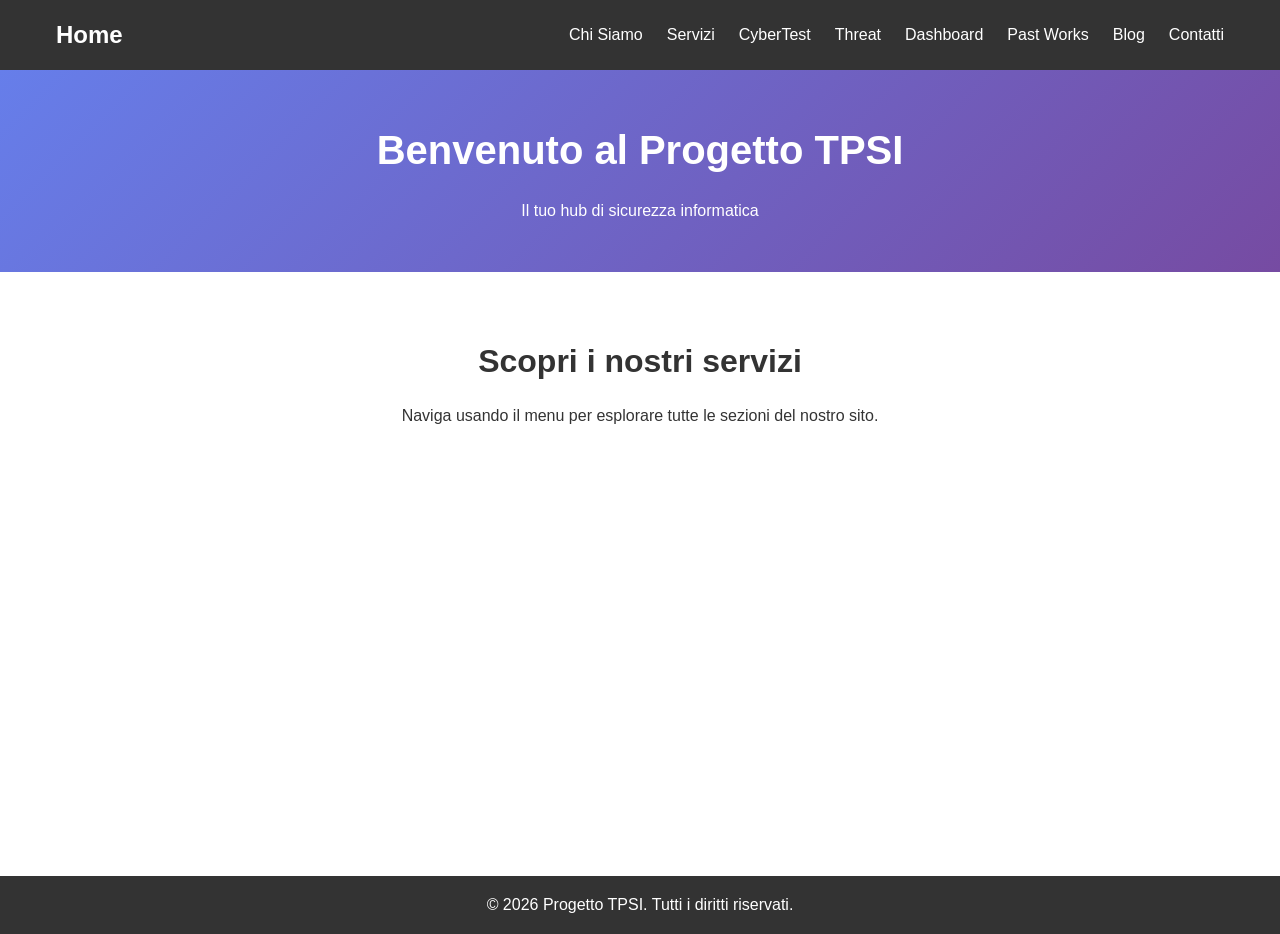
==== index.html @ 0b627cca "Aggiunto Scheletro iniziale del sito" ====
<!DOCTYPE html>
<html lang="it">
<head>
    <meta charset="UTF-8">
    <meta name="viewport" content="width=device-width, initial-scale=1.0">
    <title>Home - Progetto TPSI</title>
    <link rel="stylesheet" href="css/style.css">
</head>
<body>
    <nav>
        <div class="navbar">
            <a href="index.html" class="logo">Home</a>
            <ul class="nav-links">
                <li><a href="pages/chi-siamo.html">Chi Siamo</a></li>
                <li><a href="pages/servizi.html">Servizi</a></li>
                <li><a href="pages/cybertest.html">CyberTest</a></li>
                <li><a href="pages/threat.html">Threat</a></li>
                <li><a href="pages/dashboard.html">Dashboard</a></li>
                <li><a href="pages/past-works.html">Past Works</a></li>
                <li><a href="pages/blog.html">Blog</a></li>
                <li><a href="pages/contatti.html">Contatti</a></li>
            </ul>
        </div>
    </nav>

    <header>
        <h1>Benvenuto al Progetto TPSI</h1>
        <p>Il tuo hub di sicurezza informatica</p>
    </header>

    <main>
        <section class="hero">
            <h2>Scopri i nostri servizi</h2>
            <p>Naviga usando il menu per esplorare tutte le sezioni del nostro sito.</p>
        </section>
    </main>

    <footer>
        <p>&copy; 2026 Progetto TPSI. Tutti i diritti riservati.</p>
    </footer>

    <script src="js/script.js"></script>
</body>
</html>
---- css/style.css ----
* {
    margin: 0;
    padding: 0;
    box-sizing: border-box;
}

body {
    font-family: Arial, sans-serif;
    line-height: 1.6;
    color: #333;
}

nav {
    background-color: #333;
    padding: 1rem 0;
    position: sticky;
    top: 0;
    z-index: 100;
}

.navbar {
    display: flex;
    justify-content: space-between;
    align-items: center;
    max-width: 1200px;
    margin: 0 auto;
    padding: 0 1rem;
}

.logo {
    color: white;
    font-size: 1.5rem;
    font-weight: bold;
    text-decoration: none;
}

.nav-links {
    display: flex;
    list-style: none;
    gap: 1.5rem;
    flex-wrap: wrap;
}

.nav-links a {
    color: white;
    text-decoration: none;
    transition: color 0.3s ease;
}

.nav-links a:hover {
    color: #ffa500;
}

header {
    background: linear-gradient(135deg, #667eea 0%, #764ba2 100%);
    color: white;
    padding: 3rem 1rem;
    text-align: center;
}

header h1 {
    font-size: 2.5rem;
    margin-bottom: 1rem;
}

main {
    max-width: 1200px;
    margin: 2rem auto;
    padding: 0 1rem;
    min-height: 60vh;
}

.hero {
    text-align: center;
    padding: 2rem;
}

.hero h2 {
    font-size: 2rem;
    margin-bottom: 1rem;
}

footer {
    background-color: #333;
    color: white;
    text-align: center;
    padding: 1rem;
    margin-top: 2rem;
}

/* Responsive design */
@media (max-width: 768px) {
    .nav-links {
        gap: 0.5rem;
        font-size: 0.9rem;
    }

    header h1 {
        font-size: 1.8rem;
    }
}
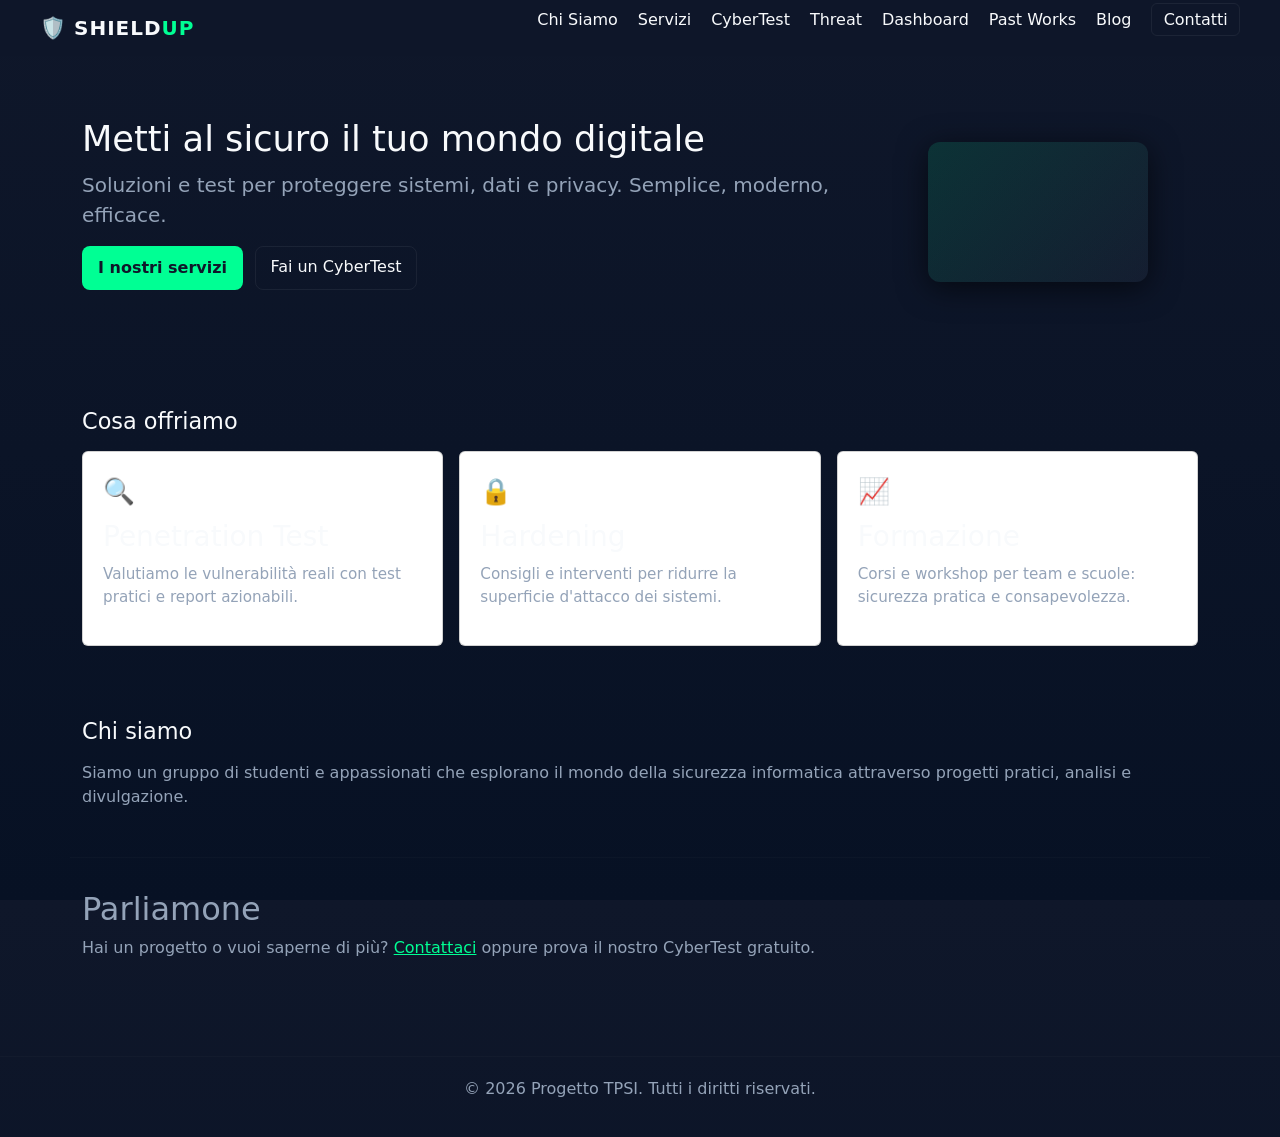
==== commit 1ebc0959: "Aggiunto layout iniziale generale della pagina" ====
--- a/index.html
+++ b/index.html
@@ -5,11 +5,22 @@
     <meta name="viewport" content="width=device-width, initial-scale=1.0">
     <title>Home - Progetto TPSI</title>
     <link rel="stylesheet" href="css/style.css">
+    <link rel="stylesheet" href="https://cdn.jsdelivr.net/npm/bootstrap@5.3.2/dist/css/bootstrap.min.css">
 </head>
 <body>
     <nav>
         <div class="navbar">
-            <a href="index.html" class="logo">Home</a>
+            <div class="brand">
+                <a class="navbar-brand" href="index.html">
+                    <span class="logo-icon" aria-hidden="true">🛡️</span>
+                    <span class="brand-text">SHIELD<span class="brand-accent">UP</span></span>
+                </a>
+            </div>
+
+            <button class="nav-toggle" aria-label="Apri menu">
+                <span class="nav-toggle-icon">☰</span>
+            </button>
+
             <ul class="nav-links">
                 <li><a href="pages/chi-siamo.html">Chi Siamo</a></li>
                 <li><a href="pages/servizi.html">Servizi</a></li>
@@ -18,20 +29,57 @@
                 <li><a href="pages/dashboard.html">Dashboard</a></li>
                 <li><a href="pages/past-works.html">Past Works</a></li>
                 <li><a href="pages/blog.html">Blog</a></li>
-                <li><a href="pages/contatti.html">Contatti</a></li>
+                <li><a class="btn-ghost" href="pages/contatti.html">Contatti</a></li>
             </ul>
         </div>
     </nav>
 
-    <header>
-        <h1>Benvenuto al Progetto TPSI</h1>
-        <p>Il tuo hub di sicurezza informatica</p>
+    <header class="site-header">
+        <div class="container header-inner">
+            <div class="header-copy">
+                <h1>Metti al sicuro il tuo mondo digitale</h1>
+                <p class="lead">Soluzioni e test per proteggere sistemi, dati e privacy. Semplice, moderno, efficace.</p>
+                <p class="cta-row">
+                    <a class="btn-primary" href="pages/servizi.html">I nostri servizi</a>
+                    <a class="btn-outline" href="pages/cybertest.html">Fai un CyberTest</a>
+                </p>
+            </div>
+            <div class="header-visual" aria-hidden="true">
+                <div class="shield-visual"> </div>
+            </div>
+        </div>
     </header>
 
     <main>
-        <section class="hero">
-            <h2>Scopri i nostri servizi</h2>
-            <p>Naviga usando il menu per esplorare tutte le sezioni del nostro sito.</p>
+        <section class="services container">
+            <h2 class="section-title">Cosa offriamo</h2>
+            <div class="cards">
+                <article class="card">
+                    <span class="sh-icon" aria-hidden="true">🔍</span>
+                    <h3>Penetration Test</h3>
+                    <p>Valutiamo le vulnerabilità reali con test pratici e report azionabili.</p>
+                </article>
+                <article class="card">
+                    <span class="sh-icon" aria-hidden="true">🔒</span>
+                    <h3>Hardening</h3>
+                    <p>Consigli e interventi per ridurre la superficie d'attacco dei sistemi.</p>
+                </article>
+                <article class="card">
+                    <span class="sh-icon" aria-hidden="true">📈</span>
+                    <h3>Formazione</h3>
+                    <p>Corsi e workshop per team e scuole: sicurezza pratica e consapevolezza.</p>
+                </article>
+            </div>
+        </section>
+
+        <section class="about container">
+            <h2 class="section-title">Chi siamo</h2>
+            <p>Siamo un gruppo di studenti e appassionati che esplorano il mondo della sicurezza informatica attraverso progetti pratici, analisi e divulgazione.</p>
+        </section>
+
+        <section class="contact-cta container">
+            <h2>Parliamone</h2>
+            <p>Hai un progetto o vuoi saperne di più? <a href="pages/contatti.html" class="link">Contattaci</a> oppure prova il nostro CyberTest gratuito.</p>
         </section>
     </main>
 
--- a/css/style.css
+++ b/css/style.css
@@ -4,98 +4,173 @@
     box-sizing: border-box;
 }
 
-body {
-    font-family: Arial, sans-serif;
-    line-height: 1.6;
-    color: #333;
+:root{
+    --bg: #0F172A;
+    --surface: #071329;
+    --text: #F8FAFC;
+    --muted: #94A3B8;
+    --accent: #00FF94;
+    --container: 1200px;
 }
 
-nav {
-    background-color: #333;
-    padding: 1rem 0;
-    position: sticky;
-    top: 0;
-    z-index: 100;
+html,body{
+    height:100%;
 }
 
-.navbar {
-    display: flex;
-    justify-content: space-between;
-    align-items: center;
-    max-width: 1200px;
+body {
+    font-family: system-ui, -apple-system, 'Segoe UI', Roboto, 'Helvetica Neue', Arial, sans-serif;
+    line-height: 1.6;
+    color: var(--text);
+    background: linear-gradient(180deg,var(--bg) 0%, #071124 100%);
+    -webkit-font-smoothing:antialiased;
+    -moz-osx-font-smoothing:grayscale;
+}
+
+/* Layout container */
+.container{
+    max-width: var(--container);
     margin: 0 auto;
     padding: 0 1rem;
 }
 
-.logo {
-    color: white;
-    font-size: 1.5rem;
-    font-weight: bold;
-    text-decoration: none;
+nav{
+    position: sticky;
+    top: 0;
+    z-index: 100;
+    background: rgba(15,23,42,0.75);
+    backdrop-filter: blur(6px);
 }
 
-.nav-links {
-    display: flex;
-    list-style: none;
-    gap: 1.5rem;
-    flex-wrap: wrap;
+.navbar{
+    display:flex;
+    align-items:center;
+    justify-content:space-between;
+    gap:1rem;
+    padding:0.75rem 1rem;
+    max-width:var(--container);
+    margin:0 auto;
 }
 
-.nav-links a {
-    color: white;
-    text-decoration: none;
-    transition: color 0.3s ease;
+.navbar .navbar-brand{
+    display:flex;
+    align-items:center;
+    gap:0.5rem;
+    text-decoration:none;
 }
 
-.nav-links a:hover {
-    color: #ffa500;
+.logo-icon{
+    color:var(--accent);
+    font-size:1.3rem;
+    line-height:1;
 }
 
-header {
-    background: linear-gradient(135deg, #667eea 0%, #764ba2 100%);
-    color: white;
-    padding: 3rem 1rem;
-    text-align: center;
+.brand-text{
+    font-weight:700;
+    letter-spacing:1px;
+    color:var(--text);
 }
 
-header h1 {
-    font-size: 2.5rem;
-    margin-bottom: 1rem;
+.brand-accent{
+    color:var(--accent);
 }
 
-main {
-    max-width: 1200px;
-    margin: 2rem auto;
-    padding: 0 1rem;
-    min-height: 60vh;
+.nav-toggle{
+    display:none;
+    background:transparent;
+    border:0;
+    color:var(--text);
+    font-size:1.25rem;
 }
 
-.hero {
-    text-align: center;
-    padding: 2rem;
+.nav-links{
+    display:flex;
+    gap:1.25rem;
+    list-style:none;
+    align-items:center;
 }
 
-.hero h2 {
-    font-size: 2rem;
-    margin-bottom: 1rem;
+.nav-links a{
+    color:var(--text);
+    text-decoration:none;
+    font-weight:500;
+    transition:color .18s ease, transform .12s ease;
 }
 
-footer {
-    background-color: #333;
-    color: white;
-    text-align: center;
-    padding: 1rem;
-    margin-top: 2rem;
+.nav-links a:hover{color:var(--accent);transform:translateY(-1px)}
+
+.btn-ghost{
+    padding:0.4rem 0.7rem;
+    border-radius:6px;
+    border:1px solid rgba(255,255,255,0.06);
 }
 
-/* Responsive design */
-@media (max-width: 768px) {
-    .nav-links {
-        gap: 0.5rem;
-        font-size: 0.9rem;
-    }
+/* Header / Hero */
+.site-header{
+    padding:3.5rem 0;
+}
+.header-inner{
+    display:flex;
+    align-items:center;
+    gap:2rem;
+}
+.header-copy{flex:1}
+.header-copy h1{
+    font-size:2.2rem;
+    margin-bottom:.6rem;
+    color:var(--text);
+}
+.lead{color:var(--muted);margin-bottom:1rem}
 
-    header h1 {
-        font-size: 1.8rem;
-    }
+.cta-row{display:flex;gap:0.75rem}
+.btn-primary{
+    display:inline-block;
+    background:var(--accent);
+    color:var(--bg);
+    padding:0.6rem 1rem;
+    border-radius:8px;
+    text-decoration:none;
+    font-weight:600;
 }
+.btn-outline{
+    display:inline-block;
+    color:var(--text);
+    border:1px solid rgba(255,255,255,0.06);
+    padding:0.5rem 0.9rem;
+    border-radius:8px;
+    text-decoration:none;
+}
+
+.header-visual{width:320px;height:200px;display:flex;align-items:center;justify-content:center}
+.shield-visual{width:220px;height:140px;background:linear-gradient(135deg, rgba(0,255,148,0.12), rgba(148,163,184,0.06));border-radius:12px;box-shadow:0 6px 30px rgba(0,0,0,0.6)}
+
+/* Sections */
+.section-title{font-size:1.4rem;margin-bottom:1rem;color:var(--text)}
+.services{padding:2.5rem 0}
+.cards{display:grid;grid-template-columns:repeat(3,1fr);gap:1rem}
+.card{background:rgba(255,255,255,0.02);padding:1.25rem;border-radius:10px;border:1px solid rgba(148,163,184,0.04)}
+.card h3{margin:0.6rem 0;color:var(--text)}
+.card p{color:var(--muted);font-size:0.95rem}
+.sh-icon{font-size:1.6rem;color:var(--accent);display:inline-block;width:1.8rem;text-align:center}
+
+.nav-toggle-icon{font-size:1.25rem;color:var(--text)}
+
+.about{padding:2rem 0;color:var(--muted)}
+.contact-cta{padding:2rem 0;border-top:1px solid rgba(255,255,255,0.02);color:var(--muted)}
+.link{color:var(--accent);text-decoration:underline}
+
+footer{padding:1.25rem 0;text-align:center;color:var(--muted);border-top:1px solid rgba(255,255,255,0.02);margin-top:3rem}
+
+/* Responsive */
+@media(max-width:992px){
+    .cards{grid-template-columns:repeat(2,1fr)}
+    .header-visual{display:none}
+}
+
+@media(max-width:768px){
+    .nav-toggle{display:block}
+    .nav-links{display:none;position:absolute;right:1rem;top:64px;background:rgba(7,19,41,0.98);padding:0.75rem;border-radius:8px;flex-direction:column;min-width:180px}
+    .nav-links.open{display:flex}
+    .cards{grid-template-columns:1fr}
+    .header-inner{flex-direction:column;align-items:flex-start}
+    .header-copy h1{font-size:1.5rem}
+}
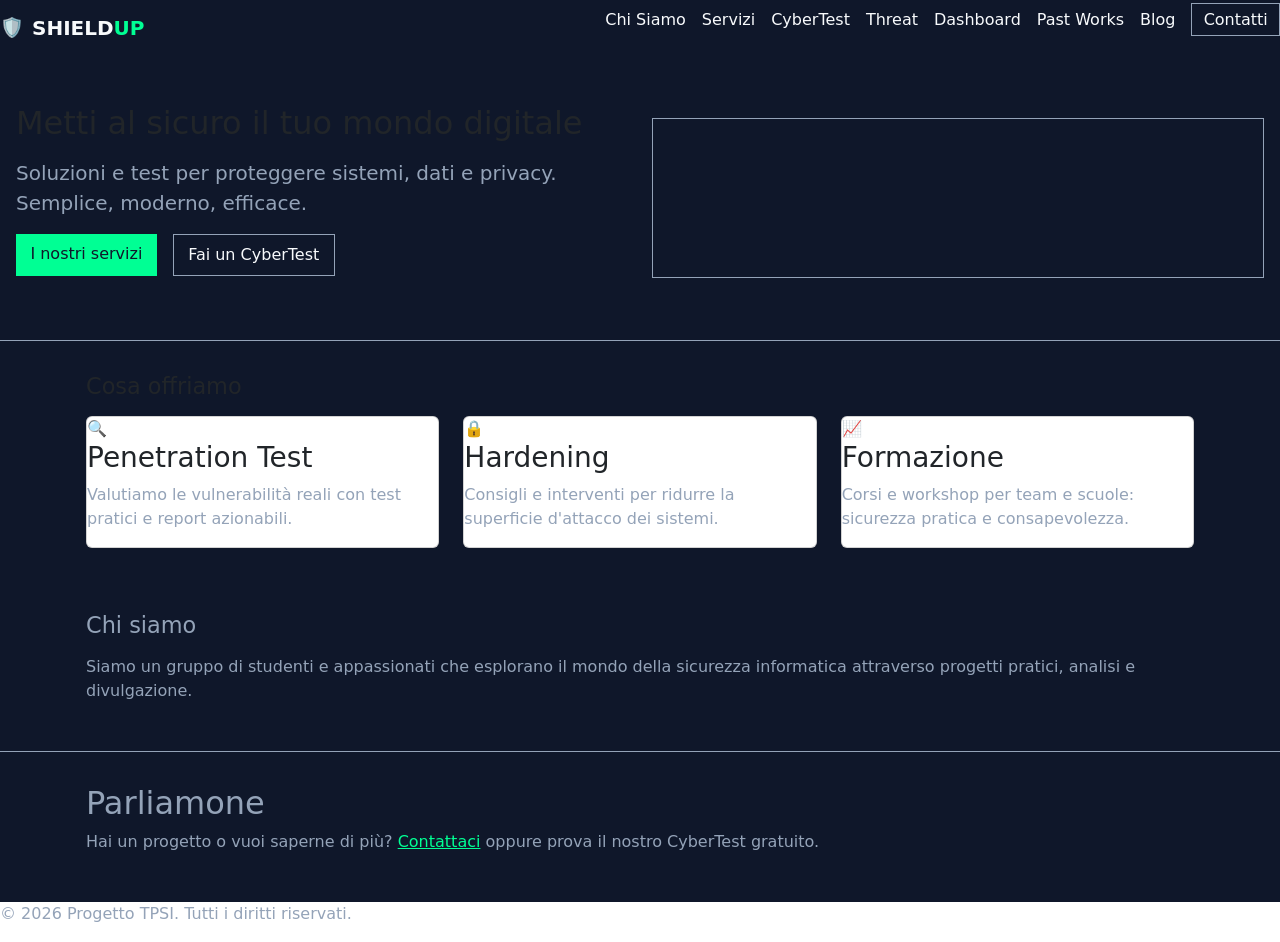
==== commit cc92732d: "Suddiviso sito in colonne con Bootstrap per adattare il layout" ====
--- a/index.html
+++ b/index.html
@@ -35,51 +35,77 @@
     </nav>
 
     <header class="site-header">
-        <div class="container header-inner">
-            <div class="header-copy">
-                <h1>Metti al sicuro il tuo mondo digitale</h1>
-                <p class="lead">Soluzioni e test per proteggere sistemi, dati e privacy. Semplice, moderno, efficace.</p>
-                <p class="cta-row">
-                    <a class="btn-primary" href="pages/servizi.html">I nostri servizi</a>
-                    <a class="btn-outline" href="pages/cybertest.html">Fai un CyberTest</a>
-                </p>
-            </div>
-            <div class="header-visual" aria-hidden="true">
-                <div class="shield-visual"> </div>
+        <div class="container-fluid">
+            <div class="row align-items-center">
+                <div class="col-12 col-lg-6 header-copy">
+                    <h1>Metti al sicuro il tuo mondo digitale</h1>
+                    <p class="lead">Soluzioni e test per proteggere sistemi, dati e privacy. Semplice, moderno, efficace.</p>
+                    <p class="cta-row">
+                        <a class="btn-primary" href="pages/servizi.html">I nostri servizi</a>
+                        <a class="btn-outline" href="pages/cybertest.html">Fai un CyberTest</a>
+                    </p>
+                </div>
+                <div class="col-12 col-lg-6 header-visual" aria-hidden="true">
+                    <div class="shield-visual"> </div>
+                </div>
             </div>
         </div>
     </header>
 
     <main>
-        <section class="services container">
-            <h2 class="section-title">Cosa offriamo</h2>
-            <div class="cards">
-                <article class="card">
-                    <span class="sh-icon" aria-hidden="true">🔍</span>
-                    <h3>Penetration Test</h3>
-                    <p>Valutiamo le vulnerabilità reali con test pratici e report azionabili.</p>
-                </article>
-                <article class="card">
-                    <span class="sh-icon" aria-hidden="true">🔒</span>
-                    <h3>Hardening</h3>
-                    <p>Consigli e interventi per ridurre la superficie d'attacco dei sistemi.</p>
-                </article>
-                <article class="card">
-                    <span class="sh-icon" aria-hidden="true">📈</span>
-                    <h3>Formazione</h3>
-                    <p>Corsi e workshop per team e scuole: sicurezza pratica e consapevolezza.</p>
-                </article>
+        <section class="services container-fluid">
+            <div class="container">
+                <div class="row">
+                    <div class="col-12">
+                        <h2 class="section-title">Cosa offriamo</h2>
+                    </div>
+                </div>
+                <div class="row g-4">
+                    <div class="col-12 col-md-6 col-lg-4">
+                        <article class="card">
+                            <span class="sh-icon" aria-hidden="true">🔍</span>
+                            <h3>Penetration Test</h3>
+                            <p>Valutiamo le vulnerabilità reali con test pratici e report azionabili.</p>
+                        </article>
+                    </div>
+                    <div class="col-12 col-md-6 col-lg-4">
+                        <article class="card">
+                            <span class="sh-icon" aria-hidden="true">🔒</span>
+                            <h3>Hardening</h3>
+                            <p>Consigli e interventi per ridurre la superficie d'attacco dei sistemi.</p>
+                        </article>
+                    </div>
+                    <div class="col-12 col-md-6 col-lg-4">
+                        <article class="card">
+                            <span class="sh-icon" aria-hidden="true">📈</span>
+                            <h3>Formazione</h3>
+                            <p>Corsi e workshop per team e scuole: sicurezza pratica e consapevolezza.</p>
+                        </article>
+                    </div>
+                </div>
             </div>
         </section>
 
-        <section class="about container">
-            <h2 class="section-title">Chi siamo</h2>
-            <p>Siamo un gruppo di studenti e appassionati che esplorano il mondo della sicurezza informatica attraverso progetti pratici, analisi e divulgazione.</p>
+        <section class="about container-fluid">
+            <div class="container">
+                <div class="row">
+                    <div class="col-12">
+                        <h2 class="section-title">Chi siamo</h2>
+                        <p>Siamo un gruppo di studenti e appassionati che esplorano il mondo della sicurezza informatica attraverso progetti pratici, analisi e divulgazione.</p>
+                    </div>
+                </div>
+            </div>
         </section>
 
-        <section class="contact-cta container">
-            <h2>Parliamone</h2>
-            <p>Hai un progetto o vuoi saperne di più? <a href="pages/contatti.html" class="link">Contattaci</a> oppure prova il nostro CyberTest gratuito.</p>
+        <section class="contact-cta container-fluid">
+            <div class="container">
+                <div class="row">
+                    <div class="col-12">
+                        <h2>Parliamone</h2>
+                        <p>Hai un progetto o vuoi saperne di più? <a href="pages/contatti.html" class="link">Contattaci</a> oppure prova il nostro CyberTest gratuito.</p>
+                    </div>
+                </div>
+            </div>
         </section>
     </main>
 
--- a/css/style.css
+++ b/css/style.css
@@ -1,176 +1,227 @@
+:root {
+    --bs-body-bg: #0F172A;
+    --bs-body-color: #F8FAFC;
+    --bg: #0F172A;
+    --text: #F8FAFC;
+    --muted: #94A3B8;
+    --accent: #00FF94;
+}
+
 * {
     margin: 0;
     padding: 0;
     box-sizing: border-box;
 }
 
-:root{
-    --bg: #0F172A;
-    --surface: #071329;
-    --text: #F8FAFC;
-    --muted: #94A3B8;
-    --accent: #00FF94;
-    --container: 1200px;
-}
-
-html,body{
-    height:100%;
-}
-
 body {
-    font-family: system-ui, -apple-system, 'Segoe UI', Roboto, 'Helvetica Neue', Arial, sans-serif;
-    line-height: 1.6;
-    color: var(--text);
-    background: linear-gradient(180deg,var(--bg) 0%, #071124 100%);
-    -webkit-font-smoothing:antialiased;
-    -moz-osx-font-smoothing:grayscale;
-}
-
-/* Layout container */
-.container{
-    max-width: var(--container);
-    margin: 0 auto;
-    padding: 0 1rem;
-}
-
-nav{
+    font-family: system-ui, sans-serif;
+    line-height: 1.5;
+    color: var(--text);
+    background: var(--bg);
+}
+
+.container,
+.container-fluid {
+    padding-left: 1rem !important;
+    padding-right: 1rem !important;
+}
+
+.container-fluid {
+    background: var(--bg);
+}
+
+.container {
+    max-width: 1100px;
+}
+
+nav {
     position: sticky;
     top: 0;
     z-index: 100;
-    background: rgba(15,23,42,0.75);
-    backdrop-filter: blur(6px);
-}
-
-.navbar{
-    display:flex;
-    align-items:center;
-    justify-content:space-between;
-    gap:1rem;
-    padding:0.75rem 1rem;
-    max-width:var(--container);
-    margin:0 auto;
-}
-
-.navbar .navbar-brand{
-    display:flex;
-    align-items:center;
-    gap:0.5rem;
-    text-decoration:none;
-}
-
-.logo-icon{
-    color:var(--accent);
-    font-size:1.3rem;
-    line-height:1;
-}
-
-.brand-text{
-    font-weight:700;
-    letter-spacing:1px;
-    color:var(--text);
-}
-
-.brand-accent{
-    color:var(--accent);
-}
-
-.nav-toggle{
-    display:none;
-    background:transparent;
-    border:0;
-    color:var(--text);
-    font-size:1.25rem;
-}
-
-.nav-links{
-    display:flex;
-    gap:1.25rem;
-    list-style:none;
-    align-items:center;
-}
-
-.nav-links a{
-    color:var(--text);
-    text-decoration:none;
-    font-weight:500;
-    transition:color .18s ease, transform .12s ease;
-}
-
-.nav-links a:hover{color:var(--accent);transform:translateY(-1px)}
-
-.btn-ghost{
-    padding:0.4rem 0.7rem;
-    border-radius:6px;
-    border:1px solid rgba(255,255,255,0.06);
-}
-
-/* Header / Hero */
-.site-header{
-    padding:3.5rem 0;
-}
-.header-inner{
-    display:flex;
-    align-items:center;
-    gap:2rem;
-}
-.header-copy{flex:1}
-.header-copy h1{
-    font-size:2.2rem;
-    margin-bottom:.6rem;
-    color:var(--text);
-}
-.lead{color:var(--muted);margin-bottom:1rem}
-
-.cta-row{display:flex;gap:0.75rem}
-.btn-primary{
-    display:inline-block;
-    background:var(--accent);
-    color:var(--bg);
-    padding:0.6rem 1rem;
-    border-radius:8px;
-    text-decoration:none;
-    font-weight:600;
-}
-.btn-outline{
-    display:inline-block;
-    color:var(--text);
-    border:1px solid rgba(255,255,255,0.06);
-    padding:0.5rem 0.9rem;
-    border-radius:8px;
-    text-decoration:none;
-}
-
-.header-visual{width:320px;height:200px;display:flex;align-items:center;justify-content:center}
-.shield-visual{width:220px;height:140px;background:linear-gradient(135deg, rgba(0,255,148,0.12), rgba(148,163,184,0.06));border-radius:12px;box-shadow:0 6px 30px rgba(0,0,0,0.6)}
-
-/* Sections */
-.section-title{font-size:1.4rem;margin-bottom:1rem;color:var(--text)}
-.services{padding:2.5rem 0}
-.cards{display:grid;grid-template-columns:repeat(3,1fr);gap:1rem}
-.card{background:rgba(255,255,255,0.02);padding:1.25rem;border-radius:10px;border:1px solid rgba(148,163,184,0.04)}
-.card h3{margin:0.6rem 0;color:var(--text)}
-.card p{color:var(--muted);font-size:0.95rem}
-.sh-icon{font-size:1.6rem;color:var(--accent);display:inline-block;width:1.8rem;text-align:center}
-
-.nav-toggle-icon{font-size:1.25rem;color:var(--text)}
-
-.about{padding:2rem 0;color:var(--muted)}
-.contact-cta{padding:2rem 0;border-top:1px solid rgba(255,255,255,0.02);color:var(--muted)}
-.link{color:var(--accent);text-decoration:underline}
-
-footer{padding:1.25rem 0;text-align:center;color:var(--muted);border-top:1px solid rgba(255,255,255,0.02);margin-top:3rem}
-
-/* Responsive */
-@media(max-width:992px){
-    .cards{grid-template-columns:repeat(2,1fr)}
-    .header-visual{display:none}
-}
-
-@media(max-width:768px){
-    .nav-toggle{display:block}
-    .nav-links{display:none;position:absolute;right:1rem;top:64px;background:rgba(7,19,41,0.98);padding:0.75rem;border-radius:8px;flex-direction:column;min-width:180px}
-    .nav-links.open{display:flex}
-    .cards{grid-template-columns:1fr}
-    .header-inner{flex-direction:column;align-items:flex-start}
-    .header-copy h1{font-size:1.5rem}
-}
+    background: var(--bg);
+}
+
+.navbar {
+    display: flex;
+    align-items: center;
+    justify-content: space-between;
+    gap: 1rem;
+    padding: 1rem 0;
+    background: var(--bg);
+}
+
+.navbar-brand {
+    display: flex;
+    align-items: center;
+    gap: 0.5rem;
+    text-decoration: none;
+}
+
+.logo-icon,
+.brand-text,
+.brand-accent {
+    color: var(--text);
+}
+
+.brand-accent,
+.link,
+.sh-icon {
+    color: var(--accent);
+}
+
+.logo-icon {
+    font-size: 1.2rem;
+}
+
+.brand-text {
+    font-weight: 700;
+}
+
+.nav-toggle {
+    display: none;
+    border: 0;
+    background: transparent;
+}
+
+.nav-links {
+    display: flex;
+    align-items: center;
+    gap: 1rem;
+    list-style: none;
+}
+
+.nav-links a {
+    color: var(--text);
+    text-decoration: none;
+}
+
+.btn-ghost {
+    padding: 0.4rem 0.7rem;
+    border: 1px solid var(--muted);
+}
+
+.site-header,
+.services,
+.about,
+.contact-cta,
+.content {
+    padding: 2rem 0;
+}
+
+.site-header {
+    background: var(--bg);
+    border-bottom: 1px solid var(--muted);
+}
+
+.services,
+.about,
+.content {
+    background: var(--bg);
+}
+
+.contact-cta {
+    background: var(--bg);
+    border-top: 1px solid var(--muted);
+}
+
+.header-inner {
+    flex: 1;
+}
+
+.header-copy {
+    padding-top: 1rem;
+    padding-bottom: 1rem;
+}
+
+.header-copy h1 {
+    font-size: 2rem;
+    margin-bottom: 1rem;
+}
+
+.lead,
+.card p,
+.about,
+.contact-cta,
+footer {
+    color: var(--muted);
+}
+
+.cta-row {
+    display: flex;
+    gap: 1rem;
+    flex-wrap: wrap;
+}
+
+.btn-primary,
+.btn-outline {
+    display: inline-block;
+    padding: 0.5rem 0.9rem;
+    text-decoration: none;
+}
+
+.btn-primary {
+    background: var(--accent);
+    color: var(--bg);
+}
+
+.btn-outline {
+    color: var(--text);
+    border: 1px solid var(--muted);
+}
+
+.header-visual {
+    width: 280px;
+}
+
+.shield-visual {
+    width: 100%;
+    height: 160px;
+    border: 1px solid var(--muted);
+}
+
+.section-title {
+    font-size: 1.4rem;
+    margin-bottom: 1rem;
+}
+
+.cards {
+    display: grid;
+    grid-tempnone
+
+.card {
+    padding: 1rem;
+    border: 1px solid var(--muted);
+    background: transparent;
+}
+
+.card h3 {
+    margin: 0.75rem 0 0.5rem;
+}
+
+.sh-icon,
+.nav-toggle-icon {
+    font-size: 1.2rem;
+}
+
+.contact-cta {
+    border-top: 1px solid var(--muted);
+}
+
+footer {
+    text-align: center;
+    padding: 1rem 0;
+    border-top: 1px solid var(--muted);
+    margin-top: 2rem;
+}
+
+@media (max-width: 992px) {
+    .cards {
+        grid-template-columns: repeat(2, 1fr);
+    }header-visual {
+        display: none !important;
+    }
+}
+
+@media (max-width: 768px) {        font-size: 1.6rem;
+    }
+}
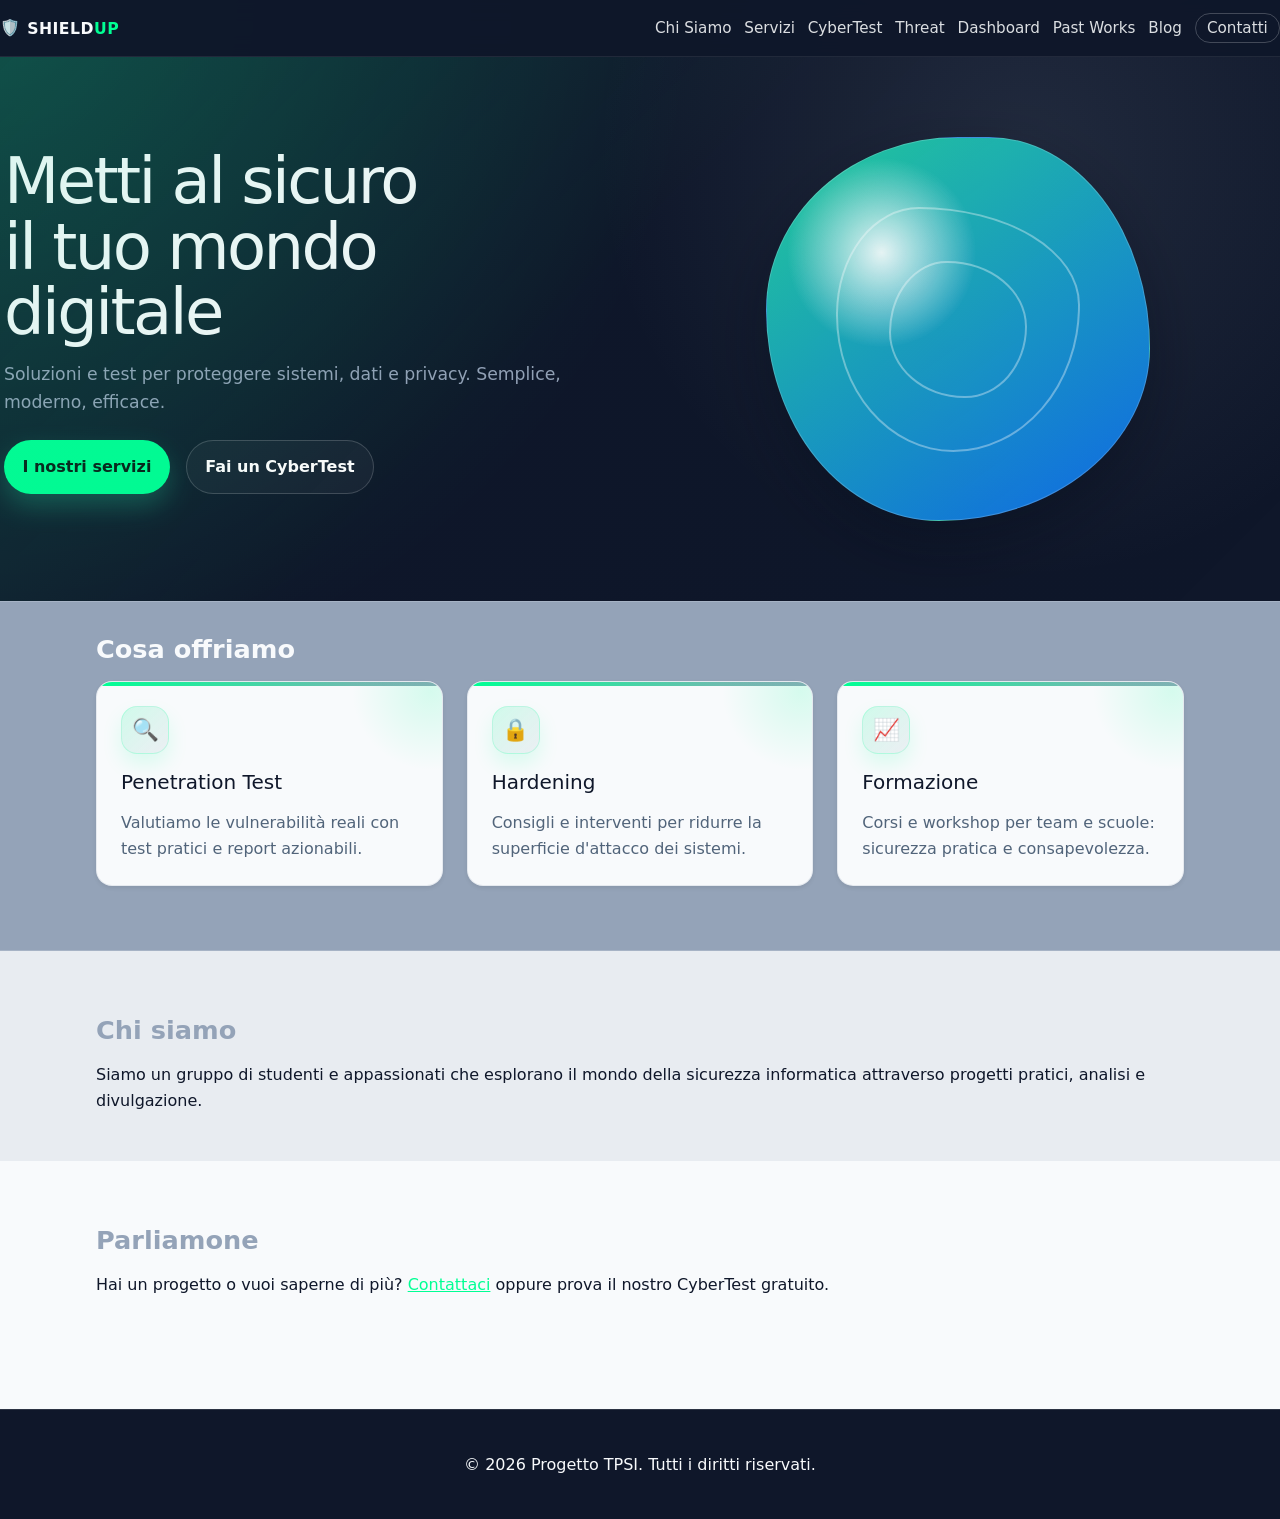
==== commit 7c44eab0: "Sviluppata pagina Home e pagina Chi siamo" ====
--- a/index.html
+++ b/index.html
@@ -4,8 +4,8 @@
     <meta charset="UTF-8">
     <meta name="viewport" content="width=device-width, initial-scale=1.0">
     <title>Home - Progetto TPSI</title>
+    <link rel="stylesheet" href="https://cdn.jsdelivr.net/npm/bootstrap@5.3.2/dist/css/bootstrap.min.css">
     <link rel="stylesheet" href="css/style.css">
-    <link rel="stylesheet" href="https://cdn.jsdelivr.net/npm/bootstrap@5.3.2/dist/css/bootstrap.min.css">
 </head>
 <body>
     <nav>
@@ -62,24 +62,30 @@
                 </div>
                 <div class="row g-4">
                     <div class="col-12 col-md-6 col-lg-4">
-                        <article class="card">
-                            <span class="sh-icon" aria-hidden="true">🔍</span>
-                            <h3>Penetration Test</h3>
-                            <p>Valutiamo le vulnerabilità reali con test pratici e report azionabili.</p>
+                        <article class="card service-card h-100 border-0 shadow-sm rounded-4">
+                            <div class="card-body p-4 p-lg-4">
+                                <div class="service-icon" aria-hidden="true">🔍</div>
+                                <h3 class="h5 mt-3 mb-3">Penetration Test</h3>
+                                <p class="mb-0">Valutiamo le vulnerabilità reali con test pratici e report azionabili.</p>
+                            </div>
                         </article>
                     </div>
                     <div class="col-12 col-md-6 col-lg-4">
-                        <article class="card">
-                            <span class="sh-icon" aria-hidden="true">🔒</span>
-                            <h3>Hardening</h3>
-                            <p>Consigli e interventi per ridurre la superficie d'attacco dei sistemi.</p>
+                        <article class="card service-card h-100 border-0 shadow-sm rounded-4">
+                            <div class="card-body p-4 p-lg-4">
+                                <div class="service-icon" aria-hidden="true">🔒</div>
+                                <h3 class="h5 mt-3 mb-3">Hardening</h3>
+                                <p class="mb-0">Consigli e interventi per ridurre la superficie d'attacco dei sistemi.</p>
+                            </div>
                         </article>
                     </div>
                     <div class="col-12 col-md-6 col-lg-4">
-                        <article class="card">
-                            <span class="sh-icon" aria-hidden="true">📈</span>
-                            <h3>Formazione</h3>
-                            <p>Corsi e workshop per team e scuole: sicurezza pratica e consapevolezza.</p>
+                        <article class="card service-card h-100 border-0 shadow-sm rounded-4">
+                            <div class="card-body p-4 p-lg-4">
+                                <div class="service-icon" aria-hidden="true">📈</div>
+                                <h3 class="h5 mt-3 mb-3">Formazione</h3>
+                                <p class="mb-0">Corsi e workshop per team e scuole: sicurezza pratica e consapevolezza.</p>
+                            </div>
                         </article>
                     </div>
                 </div>
--- a/css/style.css
+++ b/css/style.css
@@ -1,10 +1,15 @@
 :root {
-    --bs-body-bg: #0F172A;
-    --bs-body-color: #F8FAFC;
     --bg: #0F172A;
+    --bg-alt: #0F172A;
+    --surface: #F8FAFC;
+    --surface-strong: #F8FAFC;
     --text: #F8FAFC;
+    --text-dark: #0F172A;
     --muted: #94A3B8;
     --accent: #00FF94;
+    --accent-strong: #00FF94;
+    --line: rgba(148, 163, 184, 0.18);
+    --shadow: 0 18px 40px rgba(2, 8, 23, 0.18);
 }
 
 * {
@@ -13,11 +18,30 @@
     box-sizing: border-box;
 }
 
+html {
+    scroll-behavior: smooth;
+}
+
 body {
-    font-family: system-ui, sans-serif;
-    line-height: 1.5;
+    font-family: "Segoe UI", system-ui, -apple-system, BlinkMacSystemFont, sans-serif;
+    line-height: 1.6;
     color: var(--text);
-    background: var(--bg);
+    background:
+        radial-gradient(circle at top left, rgba(0, 255, 148, 0.16), transparent 35%),
+        radial-gradient(circle at 80% 10%, rgba(148, 163, 184, 0.14), transparent 25%),
+        linear-gradient(180deg, #0F172A 0%, #0F172A 42%, #F8FAFC 42%, #F8FAFC 100%);
+    min-height: 100vh;
+}
+
+body::before {
+    content: "";
+    position: fixed;
+    inset: 0;
+    pointer-events: none;
+    background-image: linear-gradient(rgba(255, 255, 255, 0.03) 1px, transparent 1px), linear-gradient(90deg, rgba(255, 255, 255, 0.03) 1px, transparent 1px);
+    background-size: 42px 42px;
+    mask-image: linear-gradient(180deg, rgba(0, 0, 0, 0.34), transparent 70%);
+    opacity: 0.25;
 }
 
 .container,
@@ -26,19 +50,19 @@
     padding-right: 1rem !important;
 }
 
-.container-fluid {
-    background: var(--bg);
-}
-
 .container {
-    max-width: 1100px;
+    max-width: 1120px;
+    position: relative;
+    z-index: 1;
 }
 
 nav {
     position: sticky;
     top: 0;
     z-index: 100;
-    background: var(--bg);
+    backdrop-filter: blur(10px);
+    background: rgba(15, 23, 42, 0.96);
+    border-bottom: 1px solid rgba(248, 250, 252, 0.08);
 }
 
 .navbar {
@@ -46,14 +70,13 @@
     align-items: center;
     justify-content: space-between;
     gap: 1rem;
-    padding: 1rem 0;
-    background: var(--bg);
+    padding: 0.65rem 0;
 }
 
 .navbar-brand {
     display: flex;
     align-items: center;
-    gap: 0.5rem;
+    gap: 0.45rem;
     text-decoration: none;
 }
 
@@ -63,165 +86,571 @@
     color: var(--text);
 }
 
+.brand-text {
+    font-weight: 800;
+    letter-spacing: 0.03em;
+    font-size: 0.98rem;
+}
+
 .brand-accent,
 .link,
-.sh-icon {
+.sh-icon,
+.service-icon {
     color: var(--accent);
 }
 
 .logo-icon {
-    font-size: 1.2rem;
-}
-
-.brand-text {
-    font-weight: 700;
+    font-size: 1rem;
 }
 
 .nav-toggle {
     display: none;
     border: 0;
     background: transparent;
+    color: var(--text);
 }
 
 .nav-links {
     display: flex;
     align-items: center;
-    gap: 1rem;
+    gap: 0.8rem;
     list-style: none;
+    margin: 0;
+    padding: 0;
+    flex-wrap: wrap;
+    font-size: 0.95rem;
 }
 
 .nav-links a {
-    color: var(--text);
+    color: rgba(248, 250, 252, 0.88);
     text-decoration: none;
+    transition: color 0.2s ease, opacity 0.2s ease;
+}
+
+.nav-links a:hover {
+    color: #fff;
+    opacity: 1;
 }
 
 .btn-ghost {
-    padding: 0.4rem 0.7rem;
-    border: 1px solid var(--muted);
-}
-
-.site-header,
-.services,
-.about,
-.contact-cta,
+    padding: 0.3rem 0.7rem;
+    border: 1px solid rgba(248, 250, 252, 0.22);
+    border-radius: 999px;
+}
+
+.site-header {
+    position: relative;
+    overflow: hidden;
+    padding: 4rem 0;
+}
+
+.services {
+    padding: 2rem 0 64px 0;
+}
+
+.about {
+    padding: 64px 0 2rem 0;
+    background: #94A3B8;
+}
+
+.contact-cta {
+    padding: 64px 0 2rem 0;
+    background: #F8FAFC;
+}
+
+.contact-cta h2 {
+    font-size: clamp(1.5rem, 2vw, 2rem);
+    margin-bottom: 1rem;
+    color: #94A3B8;
+    font-weight: 700;
+    letter-spacing: 0;
+}
+
 .content {
     padding: 2rem 0;
 }
 
-.site-header {
-    background: var(--bg);
-    border-bottom: 1px solid var(--muted);
-}
-
-.services,
-.about,
-.content {
-    background: var(--bg);
-}
-
-.contact-cta {
-    background: var(--bg);
-    border-top: 1px solid var(--muted);
-}
-
-.header-inner {
-    flex: 1;
+.site-header::after {
+    content: "";
+    position: absolute;
+    inset: 0;
+    background: linear-gradient(135deg, rgba(35, 215, 160, 0.14), rgba(7, 17, 31, 0.02) 45%, rgba(255, 255, 255, 0) 100%);
+    pointer-events: none;
 }
 
 .header-copy {
-    padding-top: 1rem;
-    padding-bottom: 1rem;
+    padding: 1rem 0;
 }
 
 .header-copy h1 {
-    font-size: 2rem;
+    font-size: clamp(2.35rem, 5vw, 4.4rem);
+    line-height: 1.02;
+    letter-spacing: -0.04em;
     margin-bottom: 1rem;
+    max-width: 11ch;
 }
 
 .lead,
-.card p,
 .about,
 .contact-cta,
 footer {
     color: var(--muted);
 }
 
+.header-copy .lead {
+    max-width: 38rem;
+    font-size: 1.08rem;
+}
+
 .cta-row {
     display: flex;
     gap: 1rem;
     flex-wrap: wrap;
+    margin-top: 1.5rem;
 }
 
 .btn-primary,
 .btn-outline {
-    display: inline-block;
-    padding: 0.5rem 0.9rem;
+    display: inline-flex;
+    align-items: center;
+    justify-content: center;
+    padding: 0.8rem 1.15rem;
     text-decoration: none;
+    border-radius: 999px;
+    font-weight: 700;
+    transition: transform 0.2s ease, box-shadow 0.2s ease, background-color 0.2s ease, color 0.2s ease;
 }
 
 .btn-primary {
-    background: var(--accent);
-    color: var(--bg);
+    background: linear-gradient(135deg, var(--accent) 0%, var(--accent-strong) 100%);
+    color: #062117;
+    box-shadow: 0 12px 26px rgba(35, 215, 160, 0.28);
 }
 
 .btn-outline {
-    color: var(--text);
-    border: 1px solid var(--muted);
+    color: #fff;
+    border: 1px solid rgba(255, 255, 255, 0.18);
+    background: rgba(255, 255, 255, 0.04);
+}
+
+.btn-primary:hover,
+.btn-outline:hover {
+    transform: translateY(-1px);
 }
 
 .header-visual {
-    width: 280px;
+    display: flex;
+    justify-content: center;
+    align-items: center;
+    min-height: 26rem;
 }
 
 .shield-visual {
+    width: min(24rem, 100%);
+    aspect-ratio: 1 / 1;
+    border-radius: 50% 42% 55% 45% / 45% 55% 45% 55%;
+    background:
+        radial-gradient(circle at 30% 30%, rgba(255, 255, 255, 0.9), rgba(255, 255, 255, 0) 25%),
+        linear-gradient(145deg, rgba(35, 215, 160, 0.95), rgba(15, 114, 255, 0.88));
+    box-shadow: 0 24px 60px rgba(2, 8, 23, 0.32);
+    border: 1px solid rgba(255, 255, 255, 0.18);
+    position: relative;
+}
+
+.shield-visual::before,
+.shield-visual::after {
+    content: "";
+    position: absolute;
+    inset: 18%;
+    border: 2px solid rgba(255, 255, 255, 0.36);
+    border-radius: 34% 66% 52% 48% / 44% 40% 60% 56%;
+}
+
+.shield-visual::after {
+    inset: 32%;
+    border-radius: 42% 58% 45% 55% / 52% 48% 52% 48%;
+}
+
+.services {
+    background: #94A3B8;
+    border-top: 1px solid rgba(248, 250, 252, 0.18);
+    border-bottom: 1px solid rgba(248, 250, 252, 0.18);
+}
+
+.section-title {
+    font-size: clamp(1.5rem, 2vw, 2rem);
+    margin-bottom: 1rem;
+    color: #94A3B8;
+    font-weight: 700;
+    letter-spacing: 0;
+}
+
+.services .section-title {
+    color: #F8FAFC;
+}
+
+.about .section-title {
+    color: #94A3B8;
+}
+
+.service-card {
+    background: #F8FAFC;
+    color: var(--text-dark);
+    border: 1px solid rgba(148, 163, 184, 0.2) !important;
+    box-shadow:
+        0 10px 22px rgba(15, 23, 42, 0.08),
+        0 24px 54px rgba(2, 8, 23, 0.14);
+    transition:
+        transform 0.22s ease,
+        box-shadow 0.22s ease,
+        border-color 0.22s ease;
+    position: relative;
+    overflow: hidden;
+}
+
+.service-card::before {
+    content: "";
+    position: absolute;
+    inset: 0 auto auto 0;
     width: 100%;
-    height: 160px;
-    border: 1px solid var(--muted);
-}
-
-.section-title {
-    font-size: 1.4rem;
-    margin-bottom: 1rem;
-}
-
-.cards {
+    height: 4px;
+    background: linear-gradient(90deg, var(--accent) 0%, var(--muted) 100%);
+}
+
+.service-card::after {
+    content: "";
+    position: absolute;
+    top: -35%;
+    right: -20%;
+    width: 10rem;
+    height: 10rem;
+    border-radius: 50%;
+    background: radial-gradient(circle, rgba(0, 255, 148, 0.14) 0%, rgba(0, 255, 148, 0) 70%);
+    pointer-events: none;
+}
+
+.service-card .card-body {
+    position: relative;
+    z-index: 1;
+}
+
+.service-card:hover {
+    transform: translateY(-8px) scale(1.015);
+    box-shadow:
+        0 18px 32px rgba(15, 23, 42, 0.12),
+        0 32px 72px rgba(2, 8, 23, 0.22);
+    border-color: rgba(0, 255, 148, 0.34) !important;
+}
+
+.service-card p {
+    color: #51647a;
+}
+
+.service-icon {
+    width: 3rem;
+    height: 3rem;
     display: grid;
-    grid-tempnone
-
-.card {
-    padding: 1rem;
-    border: 1px solid var(--muted);
+    place-items: center;
+    border-radius: 1rem;
+    background: linear-gradient(135deg, rgba(0, 255, 148, 0.16), rgba(148, 163, 184, 0.12));
+    border: 1px solid rgba(0, 255, 148, 0.18);
+    font-size: 1.35rem;
+    box-shadow: 0 10px 20px rgba(0, 255, 148, 0.12);
+    transition: transform 0.22s ease, box-shadow 0.22s ease;
+}
+
+.service-card:hover .service-icon {
+    transform: rotate(-4deg) scale(1.06);
+    box-shadow: 0 14px 28px rgba(0, 255, 148, 0.18);
+}
+
+.about,
+.contact-cta {
+    background: #F8FAFC;
+}
+
+.about {
+    background: #E8ECF1;
+}
+
+.about p,
+.contact-cta p,
+footer p {
+    color: #556579;
+}
+
+.about p {
+    color: #0F172A;
+}
+
+.contact-cta p {
+    color: #0F172A;
+}
+
+.about h2,
+.contact-cta h2 {
+    color: #94A3B8;
+}
+
+.about .container,
+.contact-cta .container {
     background: transparent;
-}
-
-.card h3 {
-    margin: 0.75rem 0 0.5rem;
-}
-
-.sh-icon,
-.nav-toggle-icon {
-    font-size: 1.2rem;
+    border: none;
+    border-radius: 0;
+    padding-top: 0;
+    padding-bottom: 0;
+    box-shadow: none;
 }
 
 .contact-cta {
-    border-top: 1px solid var(--muted);
+    border-top: 0;
 }
 
 footer {
     text-align: center;
-    padding: 1rem 0;
-    border-top: 1px solid var(--muted);
-    margin-top: 2rem;
+    min-height: 110px;
+    padding: 0;
+    margin-top: 64px;
+    background: #0F172A;
+    display: flex;
+    align-items: center;
+    justify-content: center;
+    border-top: 1px solid rgba(248, 250, 252, 0.12);
+}
+
+footer p {
+    margin-bottom: 0;
+    color: #F8FAFC;
+}
+
+footer a {
+    color: #00FF94;
+}
+
+.chi-siamo-page .site-header {
+    padding: 5rem 0 4rem;
+    background: linear-gradient(145deg, #0F172A 0%, #12213b 100%);
+}
+
+.chi-siamo-page .hero-kicker {
+    color: #00FF94;
+    font-size: 0.9rem;
+    font-weight: 700;
+    letter-spacing: 0.12em;
+    text-transform: uppercase;
+    margin-bottom: 0.75rem;
+}
+
+.chi-siamo-page .site-header h1 {
+    color: #F8FAFC;
+    font-size: clamp(3.6rem, 8vw, 5.8rem);
+    max-width: none;
+    margin-bottom: 1rem;
+}
+
+.chi-siamo-page .header-copy .lead {
+    color: rgba(248, 250, 252, 0.78);
+    max-width: 44rem;
+}
+
+.about-visual {
+    width: min(24rem, 100%);
+    aspect-ratio: 1 / 1;
+    border-radius: 44% 56% 48% 52% / 48% 44% 56% 52%;
+    background:
+        radial-gradient(circle at 30% 30%, rgba(255, 255, 255, 0.9), rgba(255, 255, 255, 0) 28%),
+        linear-gradient(145deg, #00FF94 0%, #94A3B8 100%);
+    box-shadow: 0 24px 60px rgba(2, 8, 23, 0.32);
+    border: 1px solid rgba(248, 250, 252, 0.16);
+    position: relative;
+}
+
+.about-visual::before,
+.about-visual::after {
+    content: "";
+    position: absolute;
+    inset: 18%;
+    border: 2px solid rgba(248, 250, 252, 0.34);
+    border-radius: 34% 66% 52% 48% / 44% 40% 60% 56%;
+}
+
+.about-visual::after {
+    inset: 32%;
+    border-radius: 42% 58% 45% 55% / 52% 48% 52% 48%;
+}
+
+.story-section,
+.team-section {
+    padding: 64px 0;
+}
+
+.story-section {
+    background: #F8FAFC;
+}
+
+.team-section {
+    background: #E8ECF1;
+}
+
+.story-copy p {
+    color: #0F172A;
+    margin-bottom: 1rem;
+}
+
+.story-media {
+    margin: 0;
+}
+
+.story-media img {
+    width: 100%;
+    display: block;
+    border-radius: 28px;
+    box-shadow: 0 24px 54px rgba(2, 8, 23, 0.16);
+}
+
+.team-title {
+    color: #0F172A;
+}
+
+.team-card {
+    background: #F8FAFC;
+    box-shadow: 0 16px 36px rgba(2, 8, 23, 0.12);
+    border-radius: 24px;
+}
+
+.team-stack {
+    display: block;
+}
+
+.team-card-wrap {
+    margin-bottom: 64px;
+}
+
+.team-card-wrap:last-child {
+    margin-bottom: 0;
+}
+
+.team-card--reverse .row {
+    flex-direction: row-reverse;
+}
+
+.team-card-media {
+    background: #F8FAFC;
+}
+
+.team-card-media--placeholder {
+    width: 100%;
+    min-height: 220px;
+    display: flex;
+    align-items: center;
+    justify-content: center;
+    background:
+        linear-gradient(135deg, rgba(0, 255, 148, 0.14), rgba(148, 163, 184, 0.28)),
+        linear-gradient(180deg, #F8FAFC, #E8ECF1);
+    color: #94A3B8;
+    font-size: 0.95rem;
+    font-weight: 800;
+    letter-spacing: 0.14em;
+    text-transform: uppercase;
+}
+
+.team-card-media--placeholder span {
+    padding: 0.5rem 0.8rem;
+    border: 1px solid rgba(148, 163, 184, 0.24);
+    border-radius: 999px;
+    background: rgba(248, 250, 252, 0.78);
+}
+
+.team-card .card-body {
+    background: #F8FAFC;
+}
+
+.team-card h3 {
+    color: #0F172A;
+}
+
+.team-role {
+    color: #94A3B8;
+    font-size: 0.82rem;
+    font-weight: 700;
+    letter-spacing: 0.08em;
+    text-transform: uppercase;
+}
+
+.team-card p {
+    color: #51647a;
 }
 
 @media (max-width: 992px) {
-    .cards {
-        grid-template-columns: repeat(2, 1fr);
-    }header-visual {
-        display: none !important;
-    }
-}
-
-@media (max-width: 768px) {        font-size: 1.6rem;
-    }
-}
+    .header-visual {
+        min-height: 18rem;
+        margin-top: 1.5rem;
+    }
+
+    .chi-siamo-page .site-header {
+        padding: 4rem 0 3rem;
+    }
+
+    .about-visual {
+        width: min(20rem, 100%);
+    }
+
+    .nav-links {
+        gap: 0.75rem;
+    }
+}
+
+@media (max-width: 768px) {
+    .site-header,
+    .services,
+    .about,
+    .contact-cta,
+    .content {
+        padding: 3rem 0;
+    }
+
+    .navbar {
+        flex-wrap: wrap;
+    }
+
+    .nav-links {
+        width: 100%;
+        display: none;
+        padding-top: 0.75rem;
+    }
+
+    .nav-links.open {
+        display: flex;
+    }
+
+    .nav-toggle {
+        display: inline-flex;
+        align-items: center;
+        justify-content: center;
+    }
+
+    .header-copy h1 {
+        max-width: 100%;
+    }
+
+    .about .container,
+    .contact-cta .container {
+        border-radius: 1.1rem;
+    }
+
+    .chi-siamo-page .site-header h1 {
+        font-size: clamp(2.8rem, 13vw, 4rem);
+    }
+
+    .team-card-media img {
+        min-height: 180px;
+    }
+
+    .team-card--reverse .row {
+        flex-direction: column;
+    }
+
+    .team-card-media--placeholder {
+        min-height: 180px;
+    }
+}
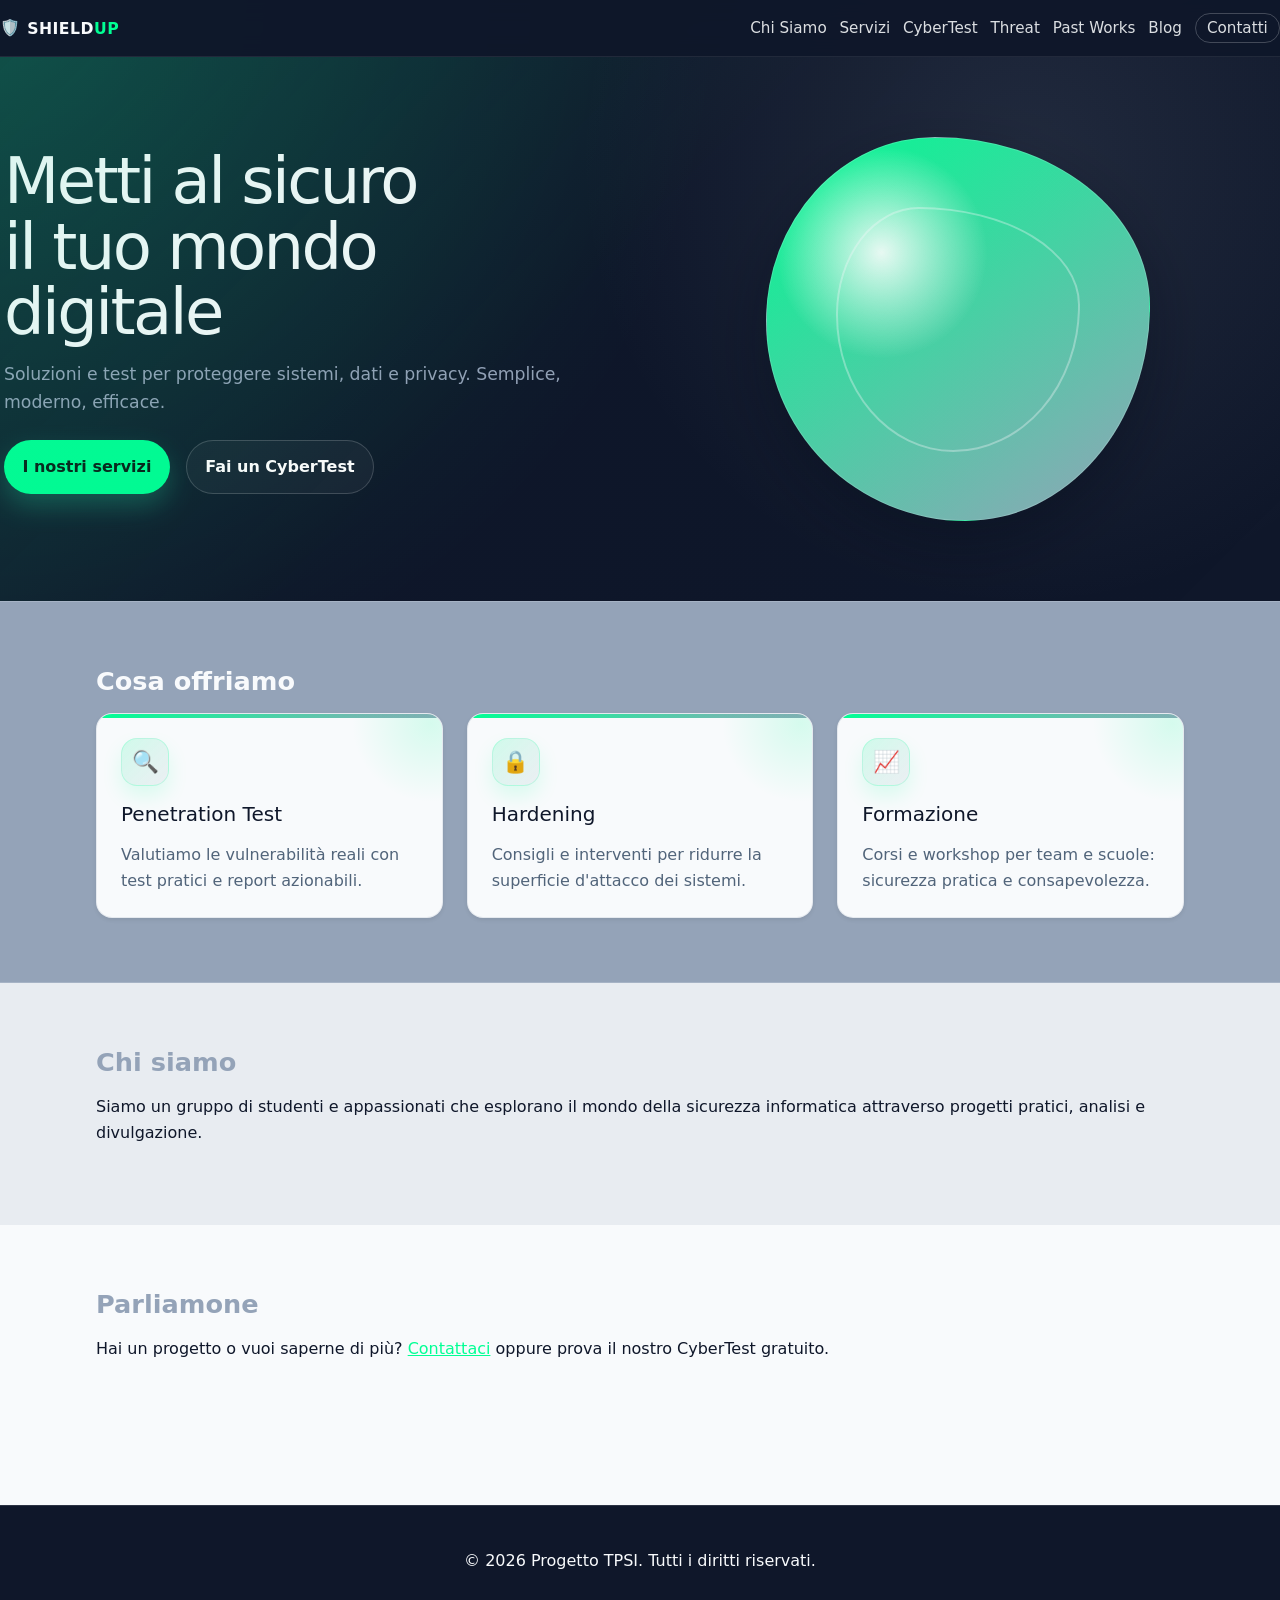
==== commit ec2bea22: "Aggiunta pagina Servizi, CyberTest, Threat Dashboard + funzioni .js per animazioni" ====
--- a/index.html
+++ b/index.html
@@ -26,7 +26,6 @@
                 <li><a href="pages/servizi.html">Servizi</a></li>
                 <li><a href="pages/cybertest.html">CyberTest</a></li>
                 <li><a href="pages/threat.html">Threat</a></li>
-                <li><a href="pages/dashboard.html">Dashboard</a></li>
                 <li><a href="pages/past-works.html">Past Works</a></li>
                 <li><a href="pages/blog.html">Blog</a></li>
                 <li><a class="btn-ghost" href="pages/contatti.html">Contatti</a></li>
@@ -34,10 +33,10 @@
         </div>
     </nav>
 
-    <header class="site-header">
+    <header class="intestazione">
         <div class="container-fluid">
             <div class="row align-items-center">
-                <div class="col-12 col-lg-6 header-copy">
+                <div class="col-12 col-lg-6 contenuto-intestazione">
                     <h1>Metti al sicuro il tuo mondo digitale</h1>
                     <p class="lead">Soluzioni e test per proteggere sistemi, dati e privacy. Semplice, moderno, efficace.</p>
                     <p class="cta-row">
@@ -46,7 +45,7 @@
                     </p>
                 </div>
                 <div class="col-12 col-lg-6 header-visual" aria-hidden="true">
-                    <div class="shield-visual"> </div>
+                    <div class="visuale"> </div>
                 </div>
             </div>
         </div>
--- a/css/style.css
+++ b/css/style.css
@@ -1,15 +1,11 @@
 :root {
     --bg: #0F172A;
-    --bg-alt: #0F172A;
     --surface: #F8FAFC;
-    --surface-strong: #F8FAFC;
     --text: #F8FAFC;
     --text-dark: #0F172A;
     --muted: #94A3B8;
     --accent: #00FF94;
-    --accent-strong: #00FF94;
     --line: rgba(148, 163, 184, 0.18);
-    --shadow: 0 18px 40px rgba(2, 8, 23, 0.18);
 }
 
 * {
@@ -138,24 +134,20 @@
     border-radius: 999px;
 }
 
-.site-header {
+.intestazione {
     position: relative;
     overflow: hidden;
     padding: 4rem 0;
 }
 
-.services {
-    padding: 2rem 0 64px 0;
+.services,
+.about,
+.contact-cta {
+    padding: 64px 0;
 }
 
 .about {
-    padding: 64px 0 2rem 0;
     background: #94A3B8;
-}
-
-.contact-cta {
-    padding: 64px 0 2rem 0;
-    background: #F8FAFC;
 }
 
 .contact-cta h2 {
@@ -170,7 +162,7 @@
     padding: 2rem 0;
 }
 
-.site-header::after {
+.intestazione::after {
     content: "";
     position: absolute;
     inset: 0;
@@ -178,11 +170,11 @@
     pointer-events: none;
 }
 
-.header-copy {
+.contenuto-intestazione {
     padding: 1rem 0;
 }
 
-.header-copy h1 {
+.contenuto-intestazione h1 {
     font-size: clamp(2.35rem, 5vw, 4.4rem);
     line-height: 1.02;
     letter-spacing: -0.04em;
@@ -197,7 +189,7 @@
     color: var(--muted);
 }
 
-.header-copy .lead {
+.contenuto-intestazione .lead {
     max-width: 38rem;
     font-size: 1.08rem;
 }
@@ -222,7 +214,7 @@
 }
 
 .btn-primary {
-    background: linear-gradient(135deg, var(--accent) 0%, var(--accent-strong) 100%);
+    background: linear-gradient(135deg, var(--accent) 0%, var(--accent) 100%);
     color: #062117;
     box-shadow: 0 12px 26px rgba(35, 215, 160, 0.28);
 }
@@ -364,7 +356,6 @@
     box-shadow: 0 14px 28px rgba(0, 255, 148, 0.18);
 }
 
-.about,
 .contact-cta {
     background: #F8FAFC;
 }
@@ -427,12 +418,12 @@
     color: #00FF94;
 }
 
-.chi-siamo-page .site-header {
+.chi-siamo-hero {
     padding: 5rem 0 4rem;
     background: linear-gradient(145deg, #0F172A 0%, #12213b 100%);
 }
 
-.chi-siamo-page .hero-kicker {
+.chi-siamo-hero .hero-kicker {
     color: #00FF94;
     font-size: 0.9rem;
     font-weight: 700;
@@ -441,19 +432,19 @@
     margin-bottom: 0.75rem;
 }
 
-.chi-siamo-page .site-header h1 {
+.chi-siamo-hero h1 {
     color: #F8FAFC;
     font-size: clamp(3.6rem, 8vw, 5.8rem);
     max-width: none;
     margin-bottom: 1rem;
 }
 
-.chi-siamo-page .header-copy .lead {
+.chi-siamo-hero .contenuto-intestazione .lead {
     color: rgba(248, 250, 252, 0.78);
     max-width: 44rem;
 }
 
-.about-visual {
+.visuale {
     width: min(24rem, 100%);
     aspect-ratio: 1 / 1;
     border-radius: 44% 56% 48% 52% / 48% 44% 56% 52%;
@@ -465,8 +456,7 @@
     position: relative;
 }
 
-.about-visual::before,
-.about-visual::after {
+.visuale::after {
     content: "";
     position: absolute;
     inset: 18%;
@@ -474,7 +464,9 @@
     border-radius: 34% 66% 52% 48% / 44% 40% 60% 56%;
 }
 
-.about-visual::after {
+.visuale::before {
+    content: "";
+    position: absolute;
     inset: 32%;
     border-radius: 42% 58% 45% 55% / 52% 48% 52% 48%;
 }
@@ -536,6 +528,339 @@
 
 .team-card-media {
     background: #F8FAFC;
+}
+
+/* ===== SERVIZI PAGE ===== */
+.servizi-page .intestazione {
+    padding: 5rem 0 4rem;
+    background: linear-gradient(145deg, #0F172A 0%, #12213b 100%);
+}
+
+.servizi-page .hero-kicker {
+    color: #00FF94;
+    font-size: 0.9rem;
+    font-weight: 700;
+    letter-spacing: 0.12em;
+    text-transform: uppercase;
+    margin-bottom: 0.75rem;
+}
+
+.servizi-page .intestazione h1 {
+    color: #F8FAFC;
+    font-size: clamp(3.6rem, 8vw, 5.8rem);
+    max-width: none;
+    margin-bottom: 1rem;
+}
+
+.servizi-page .contenuto-intestazione .lead {
+    color: rgba(248, 250, 252, 0.78);
+    max-width: 44rem;
+}
+
+.servizi-section {
+    padding: 64px 0;
+    background: #F8FAFC;
+}
+
+.servizi-cards-grid {
+    display: grid !important;
+    grid-template-columns: repeat(2, 520px);
+    gap: 48px !important;
+    padding: 0;
+    justify-content: center;
+}
+
+.servizi-card {
+    width: 520px;
+    height: 600px;
+    background: #F8FAFC;
+    border: 1px solid rgba(148, 163, 184, 0.14) !important;
+    border-radius: 20px;
+    box-shadow: 0 12px 32px rgba(2, 8, 23, 0.08);
+    display: flex;
+    flex-direction: column;
+    transition: all 0.4s cubic-bezier(0.4, 0, 0.2, 1);
+    overflow: hidden !important;
+}
+
+.servizi-card:hover {
+    transform: translateY(-12px) scale(1.02);
+    box-shadow: 0 24px 48px rgba(2, 8, 23, 0.16);
+    border-color: rgba(0, 255, 148, 0.32);
+}
+
+.servizi-card-media {
+    width: 100%;
+    height: 260px;
+    background: linear-gradient(135deg, #94A3B8 0%, #e8ecf1 100%);
+    display: flex;
+    align-items: center;
+    justify-content: center;
+    flex-shrink: 0;
+    border-bottom: 2px solid rgba(148, 163, 184, 0.1);
+}
+
+.servizi-card .card-body {
+    padding: 32px;
+    flex-grow: 1;
+    display: flex;
+    flex-direction: column;
+    justify-content: space-between;
+}
+
+.servizi-card h3 {
+    color: #0F172A;
+    font-weight: 700;
+    margin-bottom: 0.75rem;
+}
+
+.servizi-card p {
+    color: #0F172A;
+    font-size: 0.95rem;
+    line-height: 1.5;
+}
+
+/* ===== CYBERTEST PAGE ===== */
+.cybertest-page .intestazione {
+    padding: 5rem 0 4rem;
+    background: linear-gradient(145deg, #0F172A 0%, #12213b 100%);
+}
+
+.cybertest-page .hero-kicker {
+    color: #00FF94;
+    font-size: 0.9rem;
+    font-weight: 700;
+    letter-spacing: 0.12em;
+    text-transform: uppercase;
+    margin-bottom: 0.75rem;
+}
+
+.cybertest-page .intestazione h1 {
+    color: #F8FAFC;
+    font-size: clamp(3.6rem, 8vw, 5.8rem);
+    max-width: none;
+    margin-bottom: 1rem;
+}
+
+.cybertest-page .contenuto-intestazione .lead {
+    color: rgba(248, 250, 252, 0.78);
+    max-width: 44rem;
+}
+
+.cybertest-section {
+    padding: 64px 0;
+    background: #F8FAFC;
+}
+
+.cybertest-card {
+    background: #FFFFFF;
+    border: 2px solid rgba(0, 255, 148, 0.3);
+    border-radius: 32px;
+    padding: 64px;
+    box-shadow: 0 20px 60px rgba(15, 23, 42, 0.2);
+    min-height: 600px;
+    display: flex;
+    align-items: center;
+    justify-content: center;
+}
+
+/* Test Container */
+.test-container {
+    width: 100%;
+}
+
+.test-question {
+    animation: fadeIn 0.3s ease-in;
+    text-align: center;
+}
+
+@keyframes fadeIn {
+    from {
+        opacity: 0;
+        transform: translateY(10px);
+    }
+    to {
+        opacity: 1;
+        transform: translateY(0);
+    }
+}
+
+.test-progress {
+    width: 100%;
+    height: 6px;
+    background: rgba(148, 163, 184, 0.2);
+    border-radius: 12px;
+    margin-bottom: 2rem;
+    overflow: hidden;
+}
+
+.test-progress-bar {
+    height: 100%;
+    background: linear-gradient(90deg, #00FF94, #94A3B8);
+    border-radius: 12px;
+    transition: width 0.3s ease;
+}
+
+.test-question-number {
+    color: #00FF94;
+    font-size: 0.85rem;
+    font-weight: 700;
+    text-transform: uppercase;
+    letter-spacing: 0.12em;
+    margin-bottom: 0.75rem;
+}
+
+.test-question-text {
+    color: #0F172A;
+    font-size: 1.5rem;
+    font-weight: 700;
+    margin-bottom: 2rem;
+    max-width: 600px;
+    margin-left: auto;
+    margin-right: auto;
+}
+
+.test-answer-options {
+    display: flex;
+    gap: 1.5rem;
+    justify-content: center;
+    flex-wrap: wrap;
+    max-width: 600px;
+    margin: 0 auto;
+}
+
+.answer-btn {
+    flex: 1;
+    min-width: 120px;
+    padding: 1rem 1.5rem;
+    background: #F8FAFC;
+    border: 2px solid rgba(148, 163, 184, 0.3);
+    border-radius: 16px;
+    color: #0F172A;
+    font-weight: 600;
+    cursor: pointer;
+    transition: all 0.3s ease;
+    font-size: 1rem;
+}
+
+.answer-btn:hover {
+    border-color: #00FF94;
+    background: rgba(0, 255, 148, 0.08);
+    transform: translateY(-2px);
+}
+
+.answer-btn.selected {
+    background: #00FF94;
+    color: #0F172A;
+    border-color: #00FF94;
+}
+
+/* Results Container */
+.results-container {
+    width: 100%;
+    animation: fadeIn 0.5s ease-in;
+}
+
+.results-title {
+    color: #0F172A;
+    font-size: 2rem;
+    font-weight: 800;
+    margin-bottom: 0.5rem;
+    text-align: center;
+}
+
+.results-subtitle {
+    color: #94A3B8;
+    font-size: 1.1rem;
+    text-align: center;
+    margin-bottom: 3rem;
+}
+
+.results-grid {
+    display: grid;
+    grid-template-columns: repeat(auto-fit, minmax(200px, 1fr));
+    gap: 2rem;
+    margin-bottom: 3rem;
+}
+
+.result-item {
+    text-align: center;
+}
+
+.result-label {
+    color: #0F172A;
+    font-weight: 700;
+    font-size: 1rem;
+    margin-bottom: 0.75rem;
+}
+
+.result-bar {
+    width: 100%;
+    height: 12px;
+    background: rgba(148, 163, 184, 0.2);
+    border-radius: 12px;
+    overflow: hidden;
+    margin-bottom: 0.75rem;
+}
+
+.result-bar-large {
+    height: 32px;
+    margin-bottom: 1.5rem;
+}
+
+.result-bar-fill {
+    height: 100%;
+    background: linear-gradient(90deg, #00FF94, #94A3B8);
+    border-radius: 12px;
+    width: 0%;
+    transition: width 1s ease;
+}
+
+.result-percentage {
+    color: #00FF94;
+    font-weight: 800;
+    font-size: 1.5rem;
+}
+
+.result-score-container {
+    max-width: 600px;
+    margin: 2rem auto;
+    text-align: center;
+}
+
+.result-score-text {
+    margin-top: 1.5rem;
+}
+
+.result-score-percentage {
+    font-weight: 800;
+    font-size: 3rem;
+    margin: 0;
+}
+
+.result-score-message {
+    color: #0F172A;
+    font-size: 1.1rem;
+    margin-top: 1rem;
+}
+
+.btn-test-restart {
+    display: block;
+    margin: 2rem auto 0;
+    padding: 1rem 2rem;
+    background: linear-gradient(135deg, #00FF94, #94A3B8);
+    color: #0F172A;
+    border: none;
+    border-radius: 16px;
+    font-weight: 700;
+    font-size: 1rem;
+    cursor: pointer;
+    transition: all 0.3s ease;
+}
+
+.btn-test-restart:hover {
+    transform: translateY(-2px);
+    box-shadow: 0 10px 24px rgba(0, 255, 148, 0.3);
 }
 
 .team-card-media--placeholder {
@@ -581,31 +906,133 @@
     color: #51647a;
 }
 
+/* ============================================================
+   SERVIZI PAGE STYLES
+   ============================================================ */
+
+.servizi-hero {
+    background: linear-gradient(135deg, #0F172A 0%, #1e2d4d 60%, #0F172A 100%);
+}
+
+.servizi-hero h1 {
+    font-size: clamp(2.4rem, 8vw, 3.8rem);
+    font-weight: 800;
+    color: #F8FAFC;
+    margin-bottom: 1rem;
+}
+
+.servizi-hero .lead {
+    color: #94A3B8;
+    font-size: clamp(1rem, 2.5vw, 1.25rem);
+    max-width: 580px;
+}
+
+.servizi-section {
+    background: #F8FAFC;
+    padding: 64px 0;
+}
+
+.servizi-section .row {
+    gap: 64px;
+}
+
+.servizi-card {
+    width: 520px;
+    height: 600px;
+    background: #F8FAFC;
+    border: 1px solid rgba(148, 163, 184, 0.14) !important;
+    border-radius: 20px;
+    overflow: hidden;
+    box-shadow: 0 12px 32px rgba(2, 8, 23, 0.08);
+    transition: all 0.4s cubic-bezier(0.4, 0, 0.2, 1);
+    display: flex;
+    flex-direction: column;
+}
+
+.servizi-card:hover {
+    transform: translateY(-12px) scale(1.02);
+    box-shadow: 0 24px 48px rgba(2, 8, 23, 0.16);
+    border-color: rgba(0, 255, 148, 0.32);
+}
+
+.servizi-card-media {
+    width: 100%;
+    height: 260px;
+    background: linear-gradient(135deg, #94A3B8 0%, #e8ecf1 100%);
+    display: flex;
+    align-items: center;
+    justify-content: center;
+    flex-shrink: 0;
+    border-bottom: 2px solid rgba(148, 163, 184, 0.1);
+}
+
+.servizi-card-media--placeholder {
+    background: linear-gradient(135deg, #94A3B8 0%, #c5d0dd 100%);
+    color: #F8FAFC;
+    font-size: 2rem;
+    font-weight: 700;
+    letter-spacing: 0.1em;
+    text-transform: uppercase;
+}
+
+.servizi-card .card-body {
+    flex: 1;
+    display: flex;
+    flex-direction: column;
+    justify-content: flex-start;
+}
+
+.servizi-card .card-body h3 {
+    color: #0F172A;
+    font-weight: 700;
+    font-size: 1.1rem;
+    margin-bottom: 0.75rem;
+}
+
+.servizi-card .card-body p {
+    color: #51647a;
+    font-size: 0.95rem;
+    line-height: 1.6;
+    margin: 0;
+}
+
 @media (max-width: 992px) {
     .header-visual {
         min-height: 18rem;
         margin-top: 1.5rem;
     }
 
-    .chi-siamo-page .site-header {
+    .chi-siamo-hero {
         padding: 4rem 0 3rem;
     }
 
-    .about-visual {
+    .visuale {
         width: min(20rem, 100%);
     }
 
     .nav-links {
         gap: 0.75rem;
     }
+
+    .servizi-card {
+        width: 100%;
+        height: auto;
+        min-height: 420px;
+    }
+
+    .servizi-section .row {
+        gap: 32px;
+    }
 }
 
 @media (max-width: 768px) {
-    .site-header,
+    .intestazione,
     .services,
     .about,
     .contact-cta,
-    .content {
+    .content,
+    .servizi-section,
+    .cybertest-section {
         padding: 3rem 0;
     }
 
@@ -638,7 +1065,7 @@
         border-radius: 1.1rem;
     }
 
-    .chi-siamo-page .site-header h1 {
+    .chi-siamo-hero h1 {
         font-size: clamp(2.8rem, 13vw, 4rem);
     }
 
@@ -653,4 +1080,119 @@
     .team-card-media--placeholder {
         min-height: 180px;
     }
-}
+
+    .servizi-cards-grid {
+        grid-template-columns: 1fr;
+    }
+
+    .servizi-section .row {
+        gap: 24px;
+    }
+
+    .servizi-card {
+        width: 100%;
+        height: auto;
+        min-height: 360px;
+    }
+
+    .servizi-card-media {
+        height: 200px;
+    }
+
+    .cybertest-card {
+        padding: 2rem;
+        min-height: 500px;
+        border-radius: 20px;
+    }
+
+    .test-question-number {
+        font-size: 0.75rem;
+    }
+
+    .test-question-text {
+        font-size: 1.25rem;
+    }
+
+    .test-answer-options {
+        gap: 1rem;
+    }
+
+    .answer-btn {
+        min-width: 100px;
+        padding: 0.75rem 1rem;
+        font-size: 0.9rem;
+    }
+
+    .results-grid {
+        grid-template-columns: repeat(2, 1fr);
+        gap: 1.5rem;
+    }
+
+    .results-title {
+        font-size: 1.5rem;
+    }
+
+    .result-score-percentage {
+        font-size: 2rem;
+    }
+
+    .result-score-message {
+        font-size: 0.95rem;
+    }
+
+    .btn-test-restart {
+        padding: 0.75rem 1.5rem;
+        font-size: 0.9rem;
+    }
+
+    .cybertest-page .intestazione h1 {
+        font-size: clamp(2.8rem, 13vw, 4rem);
+    }
+}
+
+/* ===== THREAT DASHBOARD STYLES (semplificati) ===== */
+.eroe-minacce {
+    background: linear-gradient(135deg, #0F172A 0%, #17263f 60%, #0F172A 100%);
+}
+
+.sezione-dashboard {
+    padding: 48px 0 96px;
+    background: #F8FAFC;
+    color: var(--text-dark);
+}
+
+/* Carte metriche */
+.carta-piccola {
+    background: #FFFFFF;
+    border-radius: 12px;
+    padding: 1rem;
+    box-shadow: 0 10px 30px rgba(2,8,23,0.06);
+    border: 1px solid var(--line);
+    text-align: left;
+}
+.titolo-carta{ color: #94A3B8; font-weight:700; font-size:0.85rem; }
+.valore-carta{ font-size:1.8rem; font-weight:800; color:var(--text-dark); margin-top:0.5rem; }
+.badge-online{ background: linear-gradient(135deg,#10b981,#34d399); color:#062117; padding:0.35rem 0.6rem; border-radius:999px; font-weight:800; }
+
+/* Carte grandi: mappa e grafico */
+.carta-grande{ background:#fff; border-radius:16px; padding:1rem; box-shadow: 0 20px 60px rgba(2,8,23,0.06); border:1px solid var(--line); }
+.carta-mappa .contenitore-mappa{ position:relative; min-height:360px; overflow:hidden; border-radius:12px; }
+.carta-mappa img{ display:block; filter:brightness(0.6) saturate(0.9); }
+.puntini-mappa{ position:absolute; inset:0; pointer-events:none; }
+.punto-mappa{ position:absolute; width:10px; height:10px; border-radius:50%; background: radial-gradient(circle at 30% 30%, #a7f3d0, #00ff94); box-shadow:0 0 8px rgba(0,255,148,0.7); opacity:0.0; transform:scale(0.6); }
+.punto-mappa.lampeggia{ animation: lampeggia 1.2s infinite; opacity:1; transform:scale(1); }
+
+@keyframes lampeggia{ 0%{opacity:0.0; transform:scale(0.6);} 50%{opacity:1; transform:scale(1);} 100%{opacity:0.0; transform:scale(0.6);} }
+
+.carta-grafico canvas{ max-width:100%; height:auto; }
+
+.carta-terminale{ background:#0b0b0b; border-radius:12px; padding:1rem; overflow:hidden; border:1px solid rgba(255,255,255,0.04); }
+.terminale-log{ background:#000; color:#00ff94; font-family:monospace; font-size:0.85rem; padding:1rem; height:220px; overflow:auto; border-radius:8px; box-shadow: inset 0 2px 8px rgba(0,0,0,0.6); }
+.terminale-linea{ opacity:0.95; margin-bottom:6px; }
+
+/* Responsive tweaks */
+@media (max-width: 768px){
+    .carta-mappa .contenitore-mappa{ min-height:220px }
+    .terminale-log{ height:160px; font-size:0.78rem }
+    .valore-carta{ font-size:1.4rem }
+}
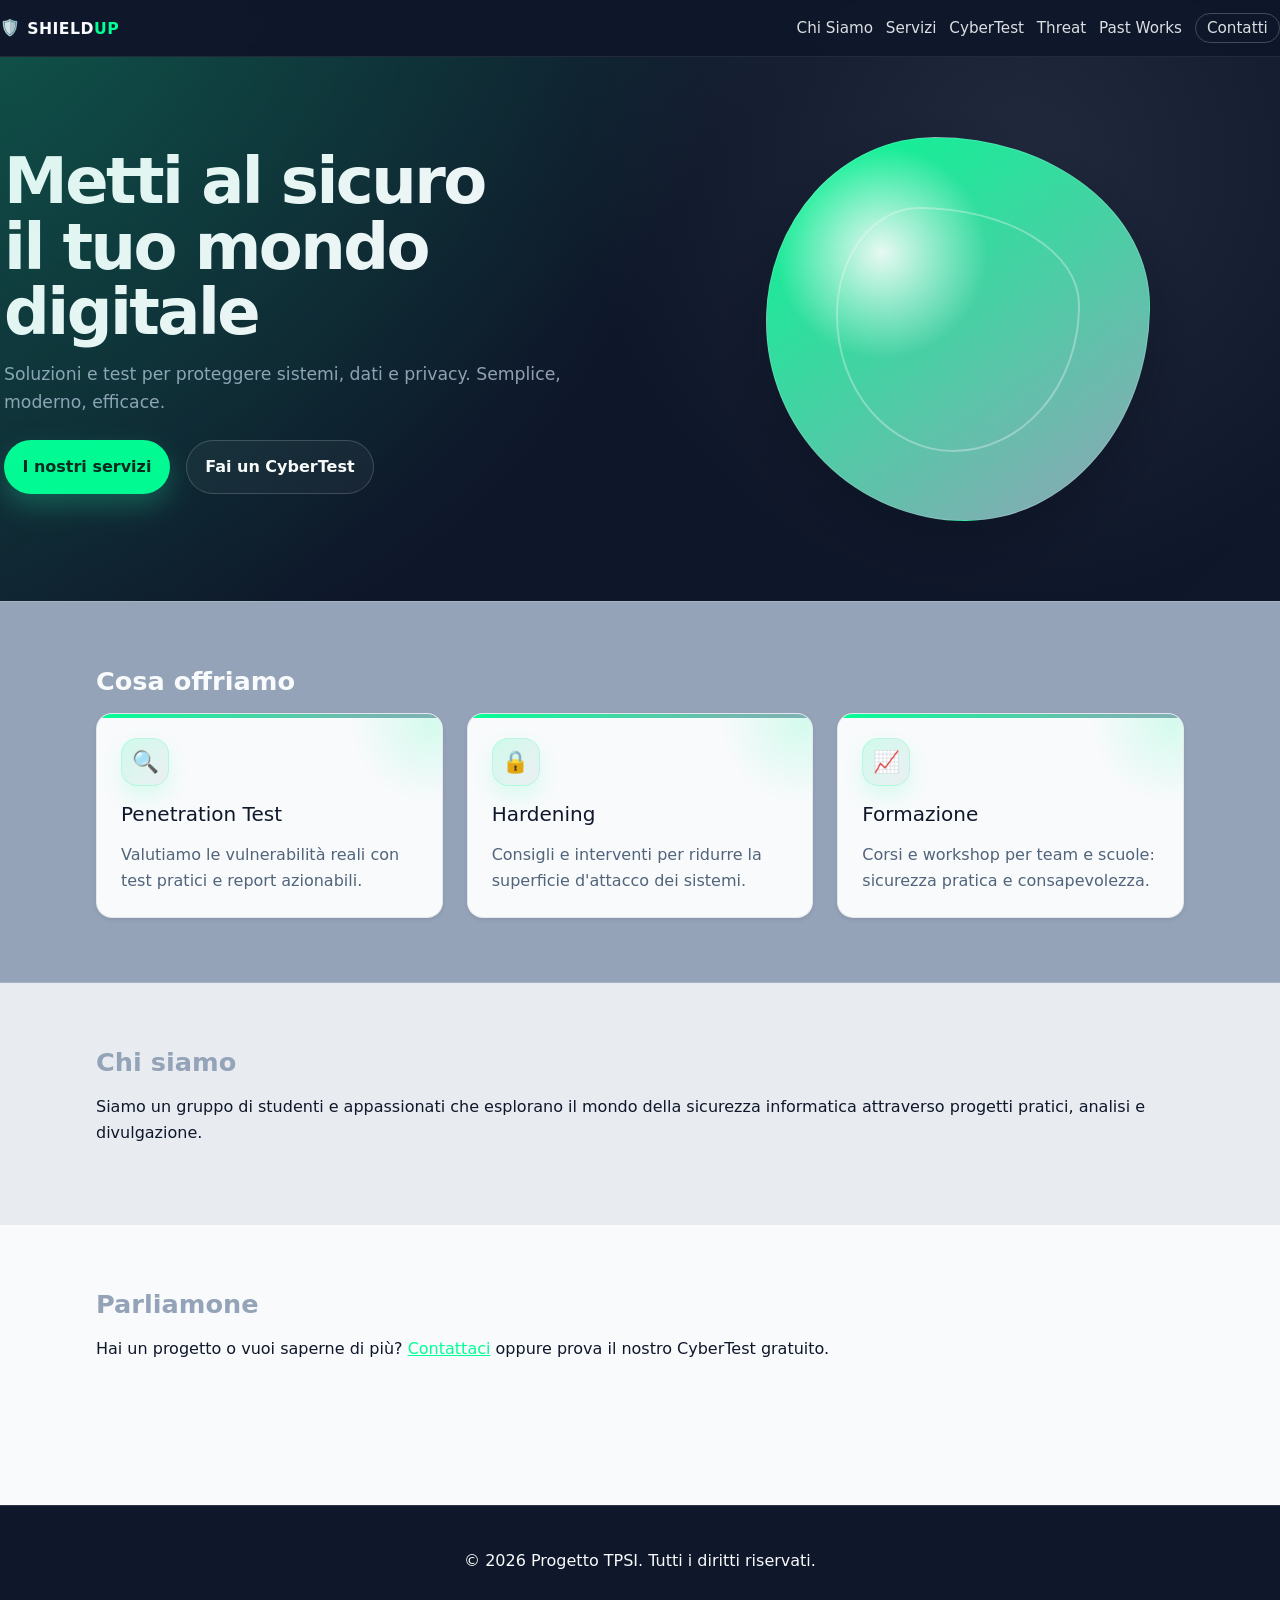
==== commit 66483074: "Aggiunta pagina Past Works" ====
--- a/index.html
+++ b/index.html
@@ -27,7 +27,6 @@
                 <li><a href="pages/cybertest.html">CyberTest</a></li>
                 <li><a href="pages/threat.html">Threat</a></li>
                 <li><a href="pages/past-works.html">Past Works</a></li>
-                <li><a href="pages/blog.html">Blog</a></li>
                 <li><a class="btn-ghost" href="pages/contatti.html">Contatti</a></li>
             </ul>
         </div>
--- a/css/style.css
+++ b/css/style.css
@@ -180,6 +180,7 @@
     letter-spacing: -0.04em;
     margin-bottom: 1rem;
     max-width: 11ch;
+    font-weight: 800;
 }
 
 .lead,
@@ -437,6 +438,7 @@
     font-size: clamp(3.6rem, 8vw, 5.8rem);
     max-width: none;
     margin-bottom: 1rem;
+    font-weight: 800;
 }
 
 .chi-siamo-hero .contenuto-intestazione .lead {
@@ -550,6 +552,7 @@
     font-size: clamp(3.6rem, 8vw, 5.8rem);
     max-width: none;
     margin-bottom: 1rem;
+    font-weight: 800;
 }
 
 .servizi-page .contenuto-intestazione .lead {
@@ -640,6 +643,7 @@
     font-size: clamp(3.6rem, 8vw, 5.8rem);
     max-width: none;
     margin-bottom: 1rem;
+    font-weight: 800;
 }
 
 .cybertest-page .contenuto-intestazione .lead {
@@ -1155,6 +1159,20 @@
     background: linear-gradient(135deg, #0F172A 0%, #17263f 60%, #0F172A 100%);
 }
 
+.eroe-minacce h1 {
+    font-weight: 800;
+}
+
+.eroe-minacce .hero-kicker {
+    color: #00FF94;
+    font-size: 0.9rem;
+    font-weight: 700;
+    letter-spacing: 0.12em;
+    text-transform: uppercase;
+    margin-bottom: 0.75rem;
+    font-family: "Segoe UI", system-ui, -apple-system, BlinkMacSystemFont, sans-serif;
+}
+
 .sezione-dashboard {
     padding: 48px 0 96px;
     background: #F8FAFC;
@@ -1196,3 +1214,112 @@
     .terminale-log{ height:160px; font-size:0.78rem }
     .valore-carta{ font-size:1.4rem }
 }
+
+/* ===== PAST WORKS PAGE STYLES ===== */
+.past-works-hero {
+    background: linear-gradient(145deg, #0F172A 0%, #12213b 100%);
+    padding: 5rem 0 4rem;
+}
+
+.past-works-hero .hero-kicker {
+    color: #00FF94;
+    font-size: 0.9rem;
+    font-weight: 700;
+    letter-spacing: 0.12em;
+    text-transform: uppercase;
+    margin-bottom: 0.75rem;
+}
+
+.past-works-hero h1 {
+    color: #F8FAFC;
+    font-size: clamp(3.6rem, 8vw, 5.8rem);
+    max-width: none;
+    margin-bottom: 1rem;
+    font-weight: 800;
+}
+
+.past-works-hero .contenuto-intestazione .lead {
+    color: rgba(248, 250, 252, 0.78);
+    max-width: 44rem;
+}
+
+.past-works-section {
+    padding: 64px 0;
+    background: #F8FAFC;
+    color: var(--text-dark);
+}
+
+.past-works-stack {
+    display: flex;
+    flex-direction: column;
+    gap: 64px;
+}
+
+.past-work-card {
+    background: #FFFFFF;
+    border: 1px solid rgba(148, 163, 184, 0.18);
+    border-radius: 16px;
+    padding: 2rem;
+    transition: all 0.4s cubic-bezier(0.4, 0, 0.2, 1);
+    overflow: hidden;
+    box-shadow: 0 12px 32px rgba(2, 8, 23, 0.06);
+}
+
+.past-work-card:hover {
+    transform: translateY(-8px) scale(1.01);
+    box-shadow: 0 24px 48px rgba(2, 8, 23, 0.14);
+    border-color: rgba(0, 255, 148, 0.28);
+}
+
+.past-work-media {
+
+    background: #E8ECF1;
+    border-radius: 12px;
+    aspect-ratio: 4 / 3;
+    display: flex;
+    align-items: center;
+    justify-content: center;
+    font-size: 1.5rem;
+    color: #94A3B8;
+    font-weight: 600;
+    overflow: hidden;
+}
+
+
+.past-work-content {
+    padding: 1.5rem 0;
+}
+
+.past-work-content h3 {
+    color: #0F172A;
+    font-weight: 700;
+    font-size: 1.35rem;
+    margin-bottom: 1rem;
+    letter-spacing: -0.02em;
+}
+
+.past-work-content p {
+    color: #556579;
+    line-height: 1.7;
+    font-size: 0.95rem;
+    white-space: pre-wrap;
+    word-wrap: break-word;
+}
+
+.past-work-content b {
+    color: #0F172A;
+    font-weight: 700;
+}
+
+.past-work-badges {
+    display: flex;
+    flex-wrap: wrap;
+    gap: 0.5rem;
+}
+
+.past-work-badges .badge {
+    font-size: 0.8rem;
+    font-weight: 600;
+    padding: 0.4rem 0.75rem;
+    border-radius: 4px;
+}
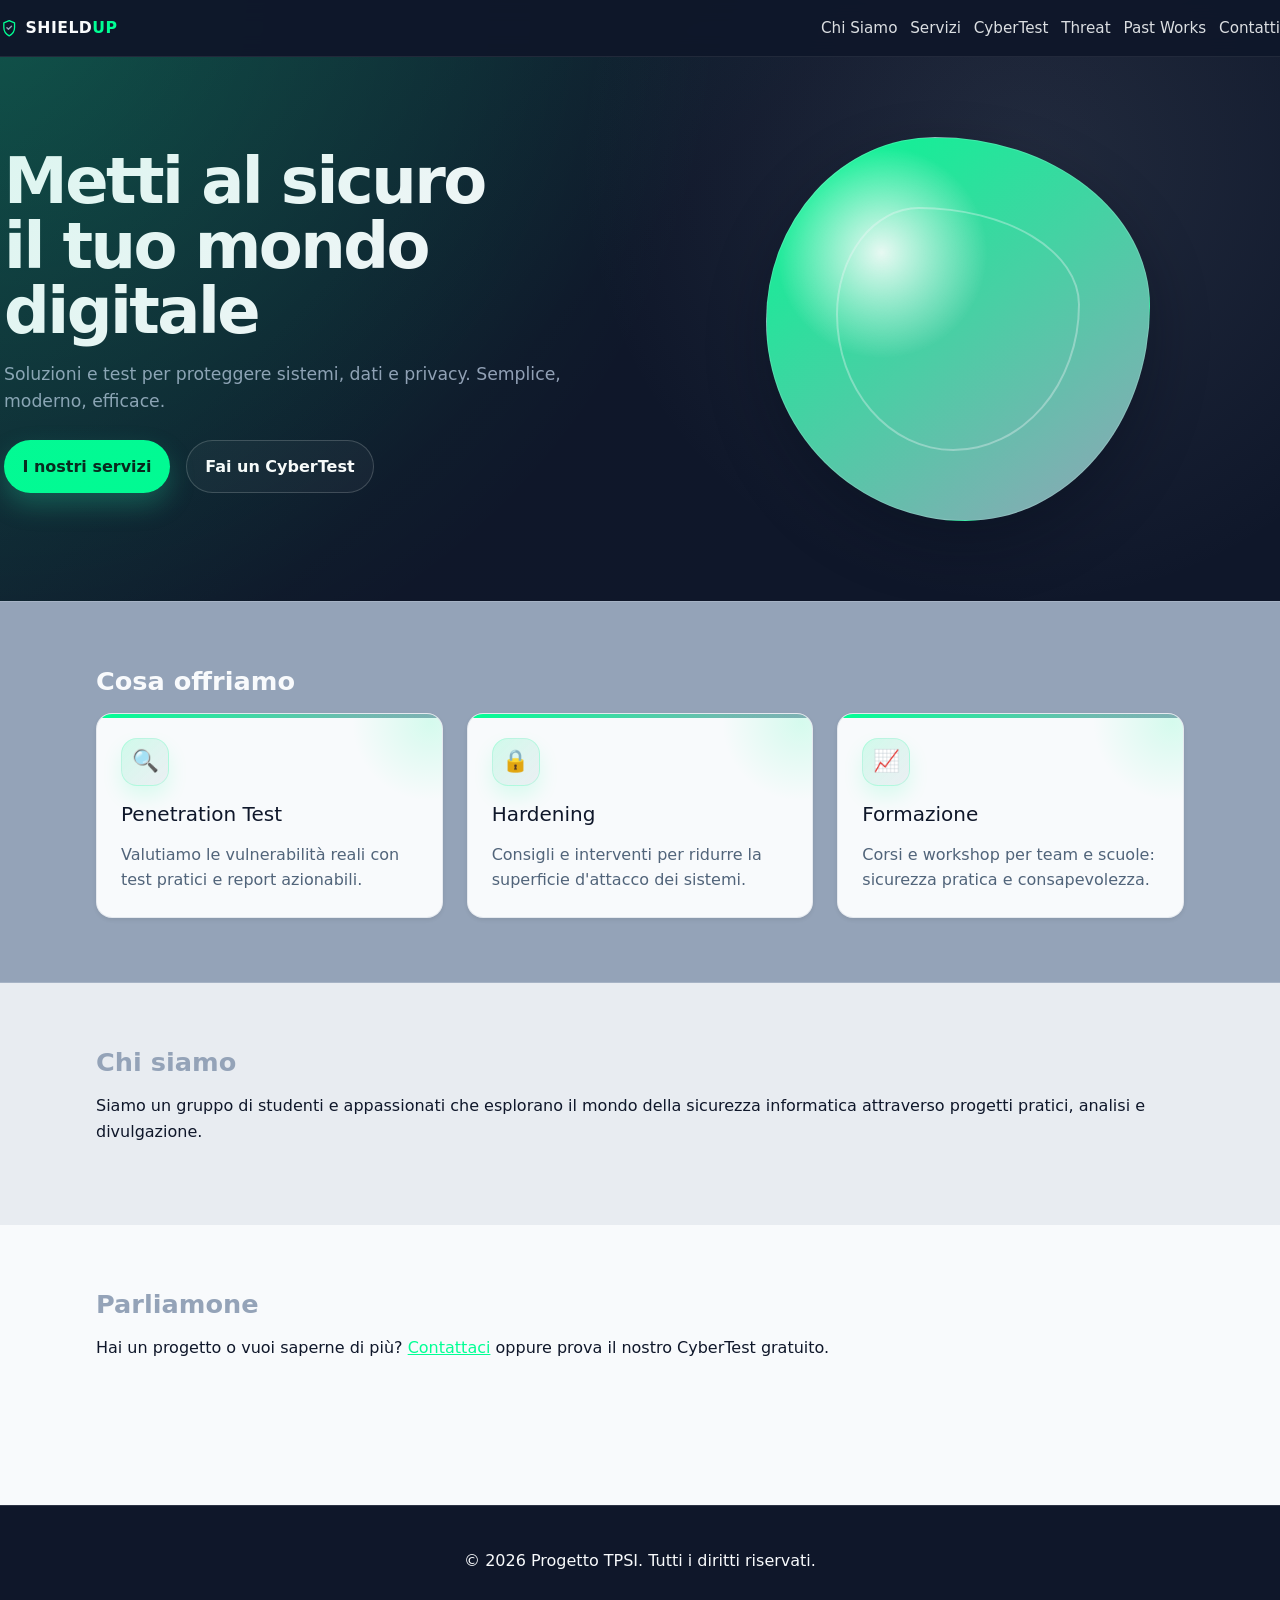
==== commit 4fd1ae8d: "Aggiunta pagina Contatti + Aggiunti effetti di transizione + Aggiunte immagini nelle pagine" ====
--- a/index.html
+++ b/index.html
@@ -7,12 +7,17 @@
     <link rel="stylesheet" href="https://cdn.jsdelivr.net/npm/bootstrap@5.3.2/dist/css/bootstrap.min.css">
     <link rel="stylesheet" href="css/style.css">
 </head>
-<body>
+<body class="home-page">
     <nav>
         <div class="navbar">
             <div class="brand">
                 <a class="navbar-brand" href="index.html">
-                    <span class="logo-icon" aria-hidden="true">🛡️</span>
+                    <span class="logo-icon" aria-hidden="true">
+                        <svg viewBox="0 0 24 24" xmlns="http://www.w3.org/2000/svg" focusable="false">
+                            <path d="M12 2L19 5V11C19 16 15.8 19.9 12 22C8.2 19.9 5 16 5 11V5L12 2Z" fill="none" stroke="currentColor" stroke-width="1.7" stroke-linejoin="round"/>
+                            <path d="M9 11.5L11 13.5L15 9.5" fill="none" stroke="#94A3B8" stroke-width="1.8" stroke-linecap="round" stroke-linejoin="round"/>
+                        </svg>
+                    </span>
                     <span class="brand-text">SHIELD<span class="brand-accent">UP</span></span>
                 </a>
             </div>
--- a/css/style.css
+++ b/css/style.css
@@ -6,6 +6,7 @@
     --muted: #94A3B8;
     --accent: #00FF94;
     --line: rgba(148, 163, 184, 0.18);
+    --ease-soft: cubic-bezier(0.22, 1, 0.36, 1);
 }
 
 * {
@@ -16,6 +17,22 @@
 
 html {
     scroll-behavior: smooth;
+}
+
+body {
+    opacity: 0;
+    transform: translateY(6px);
+    transition: opacity 0.2s ease, transform 0.2s ease;
+}
+
+body.page-ready {
+    opacity: 1;
+    transform: translateY(0);
+}
+
+body.page-leaving {
+    opacity: 0;
+    transform: translateY(-4px);
 }
 
 body {
@@ -76,7 +93,6 @@
     text-decoration: none;
 }
 
-.logo-icon,
 .brand-text,
 .brand-accent {
     color: var(--text);
@@ -96,7 +112,19 @@
 }
 
 .logo-icon {
-    font-size: 1rem;
+    width: 1.15rem;
+    height: 1.15rem;
+    display: inline-flex;
+    align-items: center;
+    justify-content: center;
+    color: var(--accent);
+    flex-shrink: 0;
+}
+
+.logo-icon svg {
+    width: 100%;
+    height: 100%;
+    display: block;
 }
 
 .nav-toggle {
@@ -123,6 +151,15 @@
     transition: color 0.2s ease, opacity 0.2s ease;
 }
 
+a:focus-visible,
+button:focus-visible,
+input:focus-visible,
+textarea:focus-visible,
+select:focus-visible {
+    outline: 2px solid #00FF94;
+    outline-offset: 2px;
+}
+
 .nav-links a:hover {
     color: #fff;
     opacity: 1;
@@ -132,6 +169,13 @@
     padding: 0.3rem 0.7rem;
     border: 1px solid rgba(248, 250, 252, 0.22);
     border-radius: 999px;
+}
+
+.nav-links .btn-ghost {
+    padding: 0;
+    border: 0;
+    border-radius: 0;
+    background: transparent;
 }
 
 .intestazione {
@@ -231,11 +275,67 @@
     transform: translateY(-1px);
 }
 
+.service-card,
+.team-card,
+.past-work-card,
+.contact-panel,
+.answer-btn,
+.btn-primary,
+.btn-outline,
+.btn-contact,
+.carta-piccola,
+.carta-grande {
+    transition-timing-function: var(--ease-soft);
+}
+
+.is-reveal {
+    opacity: 0;
+    transform: translateY(14px);
+    transition: opacity 0.5s var(--ease-soft), transform 0.5s var(--ease-soft);
+}
+
+.is-reveal.is-visible {
+    opacity: 1;
+    transform: translateY(0);
+}
+
+@media (prefers-reduced-motion: reduce) {
+    html {
+        scroll-behavior: auto;
+    }
+
+    *,
+    *::before,
+    *::after {
+        animation: none !important;
+        transition: none !important;
+    }
+
+    .is-reveal,
+    .is-reveal.is-visible {
+        opacity: 1;
+        transform: none;
+    }
+}
+
 .header-visual {
     display: flex;
     justify-content: center;
     align-items: center;
     min-height: 26rem;
+}
+
+.header-visual > * {
+    animation: floatShape 5s ease-in-out infinite;
+}
+
+@keyframes floatShape {
+    0%, 100% {
+        transform: translateY(0) rotate(0deg);
+    }
+    50% {
+        transform: translateY(-10px) rotate(1deg);
+    }
 }
 
 .shield-visual {
@@ -262,6 +362,86 @@
 .shield-visual::after {
     inset: 32%;
     border-radius: 42% 58% 45% 55% / 52% 48% 52% 48%;
+}
+
+.chi-siamo-hero .visuale {
+    border-radius: 54% 46% 42% 58% / 43% 58% 42% 57%;
+    background:
+        radial-gradient(circle at 35% 28%, rgba(255, 255, 255, 0.9), rgba(255, 255, 255, 0) 28%),
+        linear-gradient(145deg, #00FF94 0%, #5cc7b3 48%, #94A3B8 100%);
+}
+
+.chi-siamo-hero .visuale::before {
+    inset: 22%;
+    border-radius: 28% 72% 60% 40% / 55% 41% 59% 45%;
+}
+
+.chi-siamo-hero .visuale::after {
+    inset: 38%;
+    border-radius: 54% 46% 44% 56% / 44% 56% 44% 56%;
+}
+
+.servizi-hero .visuale {
+    border-radius: 30% 70% 58% 42% / 42% 35% 65% 58%;
+    background:
+        radial-gradient(circle at 30% 28%, rgba(255, 255, 255, 0.92), rgba(255, 255, 255, 0) 24%),
+        linear-gradient(145deg, #94A3B8 0%, #00FF94 55%, #12213b 100%);
+}
+
+.servizi-hero .visuale::before {
+    inset: 20%;
+    border-radius: 44% 56% 36% 64% / 52% 47% 53% 48%;
+}
+
+.servizi-hero .visuale::after {
+    inset: 36%;
+    border-radius: 24% 76% 58% 42% / 40% 60% 40% 60%;
+}
+
+.cybertest-page .header-visual .visuale {
+    border-radius: 44% 56% 34% 66% / 58% 36% 64% 42%;
+    background:
+        radial-gradient(circle at 34% 28%, rgba(255, 255, 255, 0.92), rgba(255, 255, 255, 0) 26%),
+        linear-gradient(145deg, #00FF94 0%, #94A3B8 52%, #12213b 100%);
+}
+
+.cybertest-page .header-visual .visuale::before {
+    inset: 19%;
+    border-radius: 48% 52% 62% 38% / 44% 56% 44% 56%;
+}
+
+.cybertest-page .header-visual .visuale::after {
+    inset: 35%;
+    border-radius: 38% 62% 42% 58% / 60% 40% 60% 40%;
+}
+
+.contatti-hero .contact-orb {
+    border-radius: 60% 40% 52% 48% / 46% 54% 46% 54%;
+}
+
+.contatti-hero .contact-orb::before {
+    border-radius: 44% 56% 34% 66% / 60% 36% 64% 40%;
+}
+
+.contatti-hero .contact-orb::after {
+    border-radius: 30% 70% 58% 42% / 42% 58% 42% 58%;
+}
+
+.past-works-hero .visuale {
+    border-radius: 36% 64% 55% 45% / 55% 38% 62% 45%;
+    background:
+        radial-gradient(circle at 30% 28%, rgba(255, 255, 255, 0.9), rgba(255, 255, 255, 0) 26%),
+        linear-gradient(145deg, #12213b 0%, #94A3B8 48%, #00FF94 100%);
+}
+
+.past-works-hero .visuale::before {
+    inset: 24%;
+    border-radius: 28% 72% 45% 55% / 44% 56% 44% 56%;
+}
+
+.past-works-hero .visuale::after {
+    inset: 40%;
+    border-radius: 56% 44% 38% 62% / 52% 48% 52% 48%;
 }
 
 .services {
@@ -500,6 +680,8 @@
     display: block;
     border-radius: 28px;
     box-shadow: 0 24px 54px rgba(2, 8, 23, 0.16);
+    max-width: 55%;
+    margin: 0 auto;
 }
 
 .team-title {
@@ -530,6 +712,13 @@
 
 .team-card-media {
     background: #F8FAFC;
+}
+
+.team-card-media img {
+    width: 100%;
+    height: auto;
+    object-fit: cover;
+    max-height: 500px;
 }
 
 /* ===== SERVIZI PAGE ===== */
@@ -601,6 +790,13 @@
     justify-content: center;
     flex-shrink: 0;
     border-bottom: 2px solid rgba(148, 163, 184, 0.1);
+}
+
+.servizi-card-media img {
+    width: 100%;
+    height: 100%;
+    object-fit: cover;
+    display: block;
 }
 
 .servizi-card .card-body {
@@ -869,7 +1065,7 @@
 
 .team-card-media--placeholder {
     width: 100%;
-    min-height: 220px;
+    min-height: 280px;
     display: flex;
     align-items: center;
     justify-content: center;
@@ -1000,6 +1196,239 @@
     margin: 0;
 }
 
+/* ============================================================
+   CONTATTI PAGE STYLES
+   ============================================================ */
+
+.contatti-page .contatti-hero {
+    background: linear-gradient(135deg, #0F172A 0%, #1e2d4d 55%, #0f172a 100%);
+}
+
+.contatti-page .contatti-hero h1 {
+    font-size: clamp(2.4rem, 8vw, 3.8rem);
+    font-weight: 800;
+    color: #F8FAFC;
+    margin-bottom: 1rem;
+}
+
+.contatti-page .contatti-hero .lead {
+    color: rgba(248, 250, 252, 0.78);
+    max-width: 580px;
+    font-size: clamp(1rem, 2.5vw, 1.15rem);
+}
+
+.contatti-page .contatti-section {
+    background: #F8FAFC;
+    padding: 64px 0;
+}
+
+.contact-panel {
+    background: linear-gradient(180deg, rgba(248, 250, 252, 0.96), rgba(232, 236, 241, 0.98));
+    border: 1px solid rgba(148, 163, 184, 0.18);
+    border-radius: 28px;
+    box-shadow: 0 18px 44px rgba(2, 8, 23, 0.12);
+    overflow: hidden;
+}
+
+.contact-panel--form,
+.contact-panel--info,
+.contact-panel--image,
+.contact-panel--map {
+    padding: 28px;
+}
+
+.contact-panel--form {
+    min-height: 100%;
+}
+
+.section-heading .section-kicker {
+    color: #00FF94;
+    font-size: 0.82rem;
+    font-weight: 800;
+    letter-spacing: 0.12em;
+    text-transform: uppercase;
+    margin-bottom: 0.65rem;
+}
+
+.contatti-page .section-title {
+    color: #0F172A;
+}
+
+.contact-form .form-label {
+    color: #0F172A;
+    font-weight: 700;
+    margin-bottom: 0.45rem;
+}
+
+.contact-form .form-control {
+    background: rgba(255, 255, 255, 0.82);
+    border: 1px solid rgba(15, 23, 42, 0.42);
+    border-radius: 16px;
+    color: #0F172A;
+    padding: 0.95rem 1rem;
+    box-shadow: inset 0 1px 0 rgba(255, 255, 255, 0.8);
+    transition: border-color 0.22s ease, box-shadow 0.22s ease, transform 0.22s ease, background-color 0.22s ease;
+}
+
+.contact-form .form-control::placeholder {
+    color: #94A3B8;
+}
+
+.contact-form .form-control:hover {
+    border-color: rgba(0, 255, 148, 0.55);
+    transform: translateY(-1px);
+}
+
+.contact-form .form-control:focus {
+    border-color: #00FF94;
+    box-shadow: 0 0 0 0.2rem rgba(0, 255, 148, 0.18);
+    background: #fff;
+}
+
+.btn-contact {
+    display: inline-flex;
+    align-items: center;
+    justify-content: center;
+    min-height: 48px;
+    padding: 0.9rem 1.35rem;
+    border-radius: 999px;
+    border: 0;
+    background: linear-gradient(135deg, #00FF94 0%, #16c7a5 100%);
+    color: #062117;
+    font-weight: 800;
+    text-decoration: none;
+    box-shadow: 0 14px 30px rgba(0, 255, 148, 0.24);
+    transition: transform 0.22s ease, box-shadow 0.22s ease, filter 0.22s ease;
+}
+
+.btn-contact:hover {
+    transform: translateY(-2px);
+    box-shadow: 0 18px 36px rgba(0, 255, 148, 0.3);
+    filter: saturate(1.05);
+}
+
+.contact-note {
+    color: #51647a;
+    font-size: 0.95rem;
+}
+
+.contact-copy {
+    color: #51647a;
+}
+
+.contact-list {
+    display: grid;
+    gap: 0.9rem;
+}
+
+.contact-item {
+    display: flex;
+    flex-direction: column;
+    gap: 0.2rem;
+    padding: 0.95rem 1rem;
+    border-radius: 18px;
+    background: rgba(15, 23, 42, 0.04);
+    border: 1px solid rgba(148, 163, 184, 0.16);
+}
+
+.contact-item-label {
+    color: #94A3B8;
+    font-size: 0.8rem;
+    font-weight: 800;
+    text-transform: uppercase;
+    letter-spacing: 0.08em;
+}
+
+.contact-item-value {
+    color: #0F172A;
+    font-weight: 700;
+}
+
+.contact-panel--image {
+    padding: 0;
+    overflow: hidden;
+    min-height: 260px;
+}
+
+.contact-panel--image img {
+    width: 100%;
+    height: 100%;
+    display: block;
+    object-fit: cover;
+}
+
+.contact-image-placeholder {
+    min-height: 260px;
+    display: grid;
+    place-items: center;
+    background:
+        linear-gradient(135deg, rgba(0, 255, 148, 0.12), rgba(148, 163, 184, 0.22)),
+        linear-gradient(180deg, #0F172A, #1e2d4d);
+    color: #F8FAFC;
+    font-size: 1.1rem;
+    font-weight: 800;
+    letter-spacing: 0.16em;
+    text-transform: uppercase;
+}
+
+.contact-image-placeholder span {
+    padding: 0.6rem 0.95rem;
+    border: 1px solid rgba(248, 250, 252, 0.2);
+    border-radius: 999px;
+    background: rgba(15, 23, 42, 0.35);
+}
+
+.contact-panel--map {
+    padding-bottom: 20px;
+}
+
+.map-frame-wrap {
+    position: relative;
+    overflow: hidden;
+    border-radius: 22px;
+    border: 1px solid rgba(148, 163, 184, 0.2);
+    background: #0F172A;
+    min-height: 320px;
+}
+
+.contact-map {
+    width: 100%;
+    height: 320px;
+    display: block;
+    border: 0;
+    filter: grayscale(1) invert(0.92) contrast(0.92) hue-rotate(180deg) saturate(0.8);
+}
+
+.contatti-hero-visual {
+    min-height: 18rem;
+}
+
+.contact-orb {
+    width: min(22rem, 100%);
+    aspect-ratio: 1 / 1;
+    border-radius: 44% 56% 48% 52% / 48% 44% 56% 52%;
+    background:
+        radial-gradient(circle at 30% 30%, rgba(255, 255, 255, 0.92), rgba(255, 255, 255, 0) 26%),
+        linear-gradient(145deg, rgba(0, 255, 148, 0.95), rgba(148, 163, 184, 0.92));
+    box-shadow: 0 24px 60px rgba(2, 8, 23, 0.34);
+    border: 1px solid rgba(255, 255, 255, 0.16);
+    position: relative;
+}
+
+.contact-orb::before,
+.contact-orb::after {
+    content: "";
+    position: absolute;
+    inset: 18%;
+    border: 2px solid rgba(255, 255, 255, 0.34);
+    border-radius: 34% 66% 52% 48% / 44% 40% 60% 56%;
+}
+
+.contact-orb::after {
+    inset: 32%;
+    border-radius: 42% 58% 45% 55% / 52% 48% 52% 48%;
+}
+
 @media (max-width: 992px) {
     .header-visual {
         min-height: 18rem;
@@ -1026,6 +1455,23 @@
 
     .servizi-section .row {
         gap: 32px;
+    }
+
+    .contatti-page .contatti-section {
+        padding: 48px 0;
+    }
+
+    .contact-panel--form,
+    .contact-panel--info,
+    .contact-panel--image,
+    .contact-panel--map {
+        padding: 22px;
+    }
+
+    .map-frame-wrap,
+    .contact-map {
+        min-height: 300px;
+        height: 300px;
     }
 }
 
@@ -1041,27 +1487,94 @@
     }
 
     .navbar {
+        align-items: flex-start;
         flex-wrap: wrap;
+        gap: 0.75rem;
     }
 
     .nav-links {
         width: 100%;
         display: none;
-        padding-top: 0.75rem;
+        grid-template-columns: 1fr 1fr;
+        align-items: stretch;
+        gap: 0.5rem;
+        padding: 0.6rem;
+        margin-top: 0.35rem;
+        border-radius: 16px;
+        border: 1px solid rgba(248, 250, 252, 0.08);
+        background: rgba(15, 23, 42, 0.84);
+        max-height: 56vh;
+        overflow-y: auto;
     }
 
     .nav-links.open {
-        display: flex;
+        display: grid;
     }
 
     .nav-toggle {
         display: inline-flex;
         align-items: center;
         justify-content: center;
+        margin-left: auto;
+    }
+
+    .nav-links a,
+    .nav-links .btn-ghost {
+        display: block;
+        width: 100%;
+        text-align: center;
+        padding: 0.72rem 0.85rem;
+        border-radius: 12px;
+        background: rgba(255, 255, 255, 0.04);
+        border: 1px solid rgba(248, 250, 252, 0.08);
+        font-size: 0.88rem;
+    }
+
+    .nav-links a:hover,
+    .nav-links .btn-ghost:hover {
+        background: rgba(0, 255, 148, 0.08);
     }
 
     .header-copy h1 {
         max-width: 100%;
+    }
+
+    .contenuto-intestazione {
+        padding: 0.25rem 0;
+    }
+
+    .contenuto-intestazione h1 {
+        max-width: 100%;
+        font-size: clamp(2.4rem, 12vw, 3.4rem);
+    }
+
+    .home-page .contenuto-intestazione h1 {
+        padding-inline: 0.35rem;
+    }
+
+    .contenuto-intestazione .lead {
+        font-size: 1rem;
+    }
+
+    .cta-row {
+        flex-direction: column;
+        gap: 0.75rem;
+    }
+
+    .btn-primary,
+    .btn-outline {
+        width: 100%;
+    }
+
+    .header-visual {
+        min-height: 14rem;
+        margin-top: 1rem;
+    }
+
+    .visuale,
+    .shield-visual,
+    .contact-orb {
+        width: min(16rem, 100%);
     }
 
     .about .container,
@@ -1069,8 +1582,59 @@
         border-radius: 1.1rem;
     }
 
+    .story-section,
+    .team-section,
+    .servizi-section,
+    .cybertest-section,
+    .contatti-page .contatti-section,
+    .past-works-section {
+        padding: 2.5rem 0;
+    }
+
+    .section-title,
+    .services .section-title,
+    .past-works-hero h1,
+    .servizi-hero h1,
+    .cybertest-page .intestazione h1,
+    .contatti-page .contatti-hero h1,
+    .chi-siamo-hero h1 {
+        font-size: clamp(2.2rem, 11vw, 3.2rem);
+    }
+
+    .lead,
+    .contact-cta p,
+    .about p,
+    .past-works-hero .lead,
+    .servizi-hero .lead,
+    .cybertest-page .contenuto-intestazione .lead,
+    .contatti-page .contatti-hero .lead,
+    .chi-siamo-hero .contenuto-intestazione .lead {
+        font-size: 0.98rem;
+        max-width: 100%;
+    }
+
+    .service-card,
+    .team-card,
+    .past-work-card,
+    .cybertest-card,
+    .contact-panel {
+        border-radius: 20px;
+    }
+
     .chi-siamo-hero h1 {
         font-size: clamp(2.8rem, 13vw, 4rem);
+    }
+
+    .story-copy p,
+    .team-card p,
+    .past-work-content p,
+    .contact-copy,
+    .contact-note {
+        font-size: 0.96rem;
+    }
+
+    .story-media img {
+        border-radius: 20px;
     }
 
     .team-card-media img {
@@ -1103,6 +1667,18 @@
         height: 200px;
     }
 
+    .servizi-card .card-body,
+    .cybertest-card {
+        padding: 1.25rem;
+    }
+
+    .servizi-card .card-body p,
+    .test-question-text,
+    .result-score-message,
+    .past-work-content p {
+        line-height: 1.55;
+    }
+
     .cybertest-card {
         padding: 2rem;
         min-height: 500px;
@@ -1151,6 +1727,136 @@
 
     .cybertest-page .intestazione h1 {
         font-size: clamp(2.8rem, 13vw, 4rem);
+    }
+
+    .contatti-page .contatti-hero h1 {
+        font-size: clamp(2.8rem, 13vw, 4rem);
+    }
+
+    .contact-panel--form,
+    .contact-panel--info,
+    .contact-panel--image,
+    .contact-panel--map {
+        padding: 18px;
+        border-radius: 22px;
+    }
+
+    .contact-map,
+    .map-frame-wrap {
+        min-height: 260px;
+        height: 260px;
+    }
+
+    .contact-form .form-control {
+        padding: 0.85rem 0.95rem;
+        border-radius: 14px;
+    }
+
+    .btn-contact {
+        width: 100%;
+        min-height: 46px;
+    }
+
+    .contact-orb {
+        width: min(18rem, 100%);
+    }
+
+    .results-grid {
+        grid-template-columns: 1fr;
+    }
+
+    .past-works-stack {
+        gap: 32px;
+    }
+
+    .past-work-card {
+        padding: 1.25rem;
+    }
+
+    .past-work-media {
+        min-height: 200px;
+    }
+
+    .past-work-badges {
+        display: flex;
+        flex-wrap: wrap;
+        gap: 0.5rem;
+    }
+}
+
+@media (max-width: 576px) {
+    .container,
+    .container-fluid {
+        padding-left: 0.75rem !important;
+        padding-right: 0.75rem !important;
+    }
+
+    .navbar {
+        padding: 0.55rem 0;
+    }
+
+    .nav-links a,
+    .nav-links .btn-ghost {
+        padding: 0.68rem 0.78rem;
+    }
+
+    .home-page .contenuto-intestazione h1 {
+        padding-inline: 0.45rem;
+        line-height: 1.06;
+    }
+
+    .intestazione {
+        padding: 2.5rem 0;
+    }
+
+    .services,
+    .about,
+    .contact-cta {
+        padding: 2.25rem 0;
+    }
+
+    .services .row.g-4,
+    .servizi-section .row,
+    .team-stack,
+    .past-works-stack {
+        gap: 1rem;
+    }
+
+    .service-card,
+    .team-card,
+    .past-work-card,
+    .contact-panel,
+    .cybertest-card {
+        border-radius: 18px;
+    }
+
+    .service-icon {
+        width: 2.75rem;
+        height: 2.75rem;
+        font-size: 1.2rem;
+    }
+
+    .team-card .card-body,
+    .servizi-card .card-body {
+        padding: 1rem;
+    }
+
+    .result-score-percentage {
+        font-size: 1.8rem;
+    }
+
+    .contact-item {
+        padding: 0.85rem 0.9rem;
+    }
+
+    .contact-image-placeholder {
+        min-height: 210px;
+        font-size: 0.95rem;
+    }
+
+    footer {
+        margin-top: 2rem;
+        min-height: 88px;
     }
 }
 
@@ -1276,15 +1982,19 @@
     background: #E8ECF1;
     border-radius: 12px;
     aspect-ratio: 4 / 3;
-    display: flex;
-    align-items: center;
-    justify-content: center;
-    font-size: 1.5rem;
-    color: #94A3B8;
-    font-weight: 600;
+    display: block;
     overflow: hidden;
-}
-
+    position: relative;
+}
+
+
+
+.past-work-media img {
+    width: 100%;
+    height: 100%;
+    object-fit: cover;
+    display: block;
+}
 
 .past-work-content {
     padding: 1.5rem 0;
@@ -1323,3 +2033,7 @@
     padding: 0.4rem 0.75rem;
     border-radius: 4px;
 }
+
+html {
+  scroll-behavior: smooth;
+}
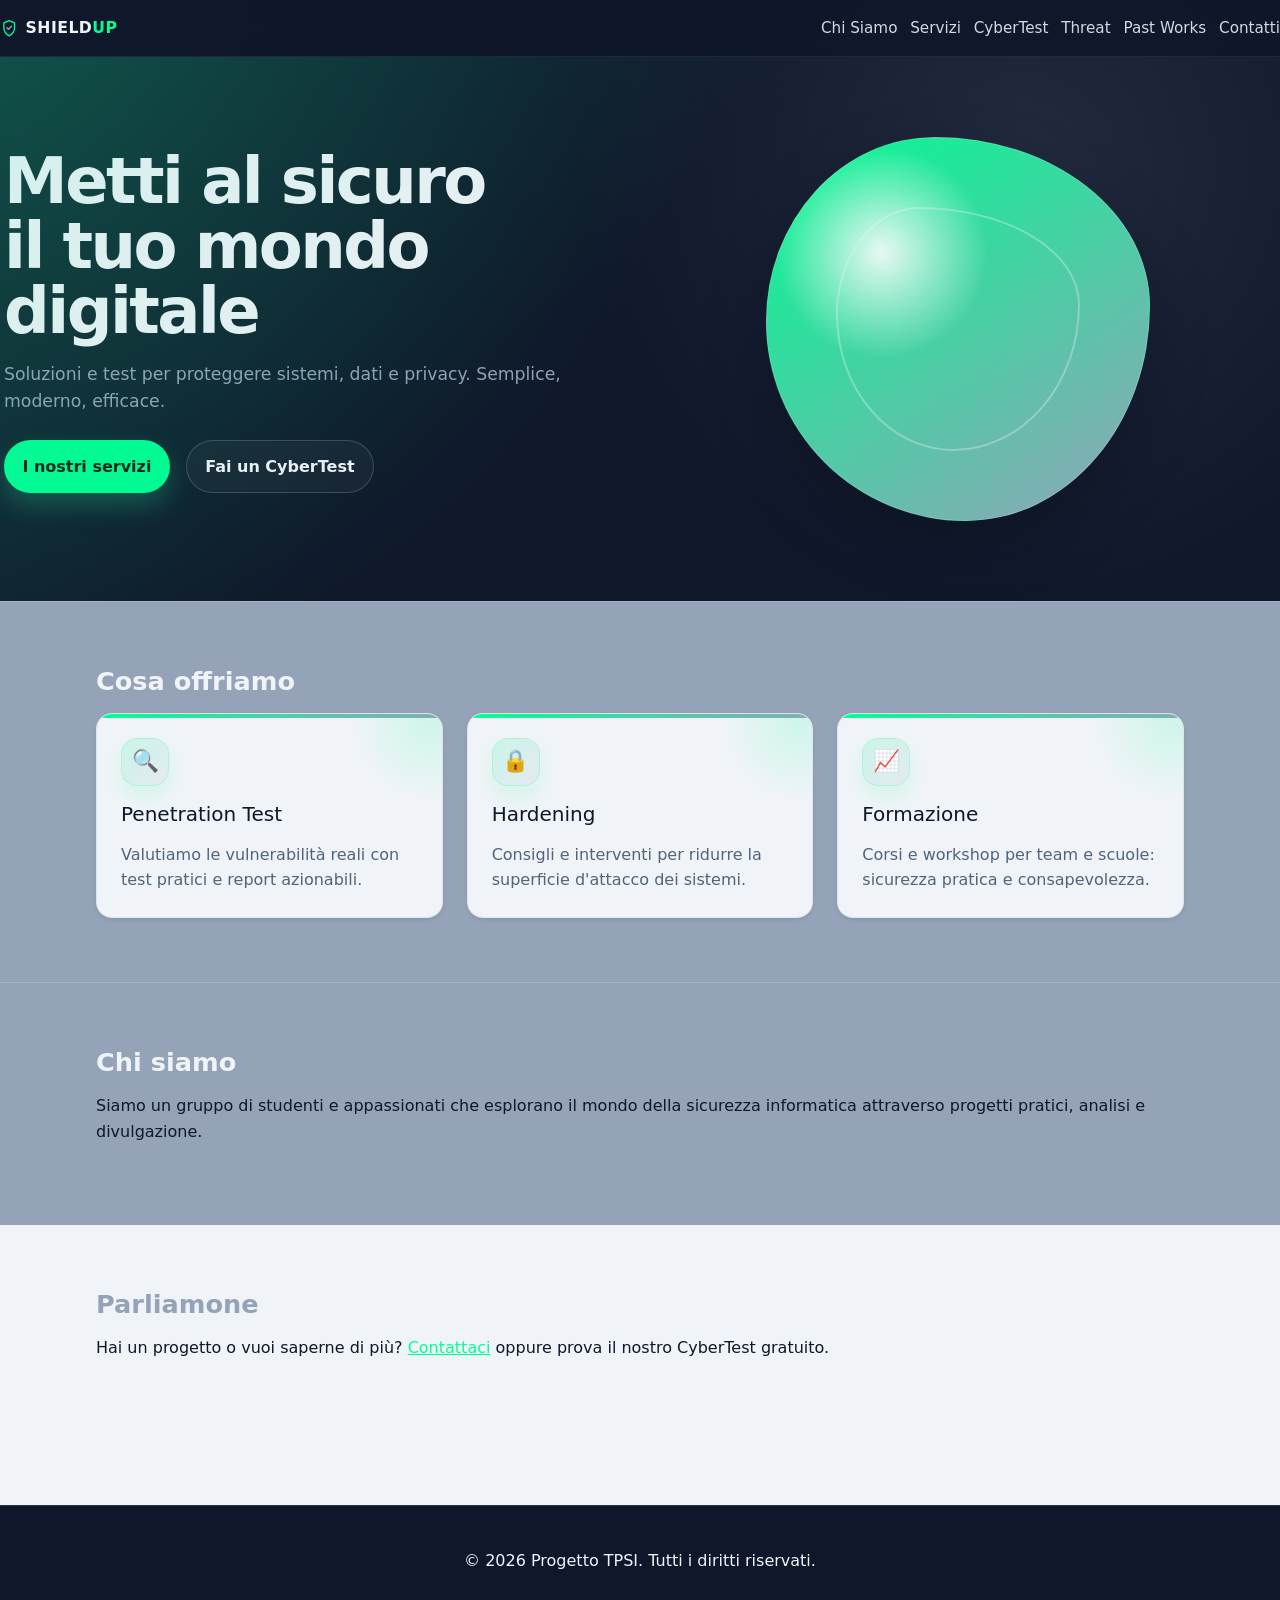
==== commit fa9c1c65: "Ritocchi al background e ordinamento codice" ====
--- a/index.html
+++ b/index.html
@@ -7,7 +7,7 @@
     <link rel="stylesheet" href="https://cdn.jsdelivr.net/npm/bootstrap@5.3.2/dist/css/bootstrap.min.css">
     <link rel="stylesheet" href="css/style.css">
 </head>
-<body class="home-page">
+<body class="home">
     <nav>
         <div class="navbar">
             <div class="brand">
--- a/css/style.css
+++ b/css/style.css
@@ -1,7 +1,7 @@
 :root {
     --bg: #0F172A;
-    --surface: #F8FAFC;
-    --text: #F8FAFC;
+    --surface: #F0F4F8;
+    --text: #F0F4F8;
     --text-dark: #0F172A;
     --muted: #94A3B8;
     --accent: #00FF94;
@@ -42,7 +42,7 @@
     background:
         radial-gradient(circle at top left, rgba(0, 255, 148, 0.16), transparent 35%),
         radial-gradient(circle at 80% 10%, rgba(148, 163, 184, 0.14), transparent 25%),
-        linear-gradient(180deg, #0F172A 0%, #0F172A 42%, #F8FAFC 42%, #F8FAFC 100%);
+        linear-gradient(180deg, #0F172A 0%, #0F172A 42%, var(--surface) 42%, var(--surface) 100%);
     min-height: 100vh;
 }
 
@@ -75,7 +75,7 @@
     z-index: 100;
     backdrop-filter: blur(10px);
     background: rgba(15, 23, 42, 0.96);
-    border-bottom: 1px solid rgba(248, 250, 252, 0.08);
+    border-bottom: 1px solid rgba(240, 244, 248, 0.08);
 }
 
 .navbar {
@@ -146,7 +146,7 @@
 }
 
 .nav-links a {
-    color: rgba(248, 250, 252, 0.88);
+    color: rgba(240, 244, 248, 0.88);
     text-decoration: none;
     transition: color 0.2s ease, opacity 0.2s ease;
 }
@@ -161,13 +161,18 @@
 }
 
 .nav-links a:hover {
-    color: #fff;
+    color: var(--text);
     opacity: 1;
+}
+
+.nav-links a.is-active {
+    color: var(--accent);
+    font-weight: 700;
 }
 
 .btn-ghost {
     padding: 0.3rem 0.7rem;
-    border: 1px solid rgba(248, 250, 252, 0.22);
+    border: 1px solid rgba(240, 244, 248, 0.22);
     border-radius: 999px;
 }
 
@@ -265,9 +270,9 @@
 }
 
 .btn-outline {
-    color: #fff;
-    border: 1px solid rgba(255, 255, 255, 0.18);
-    background: rgba(255, 255, 255, 0.04);
+    color: var(--text);
+    border: 1px solid rgba(240, 244, 248, 0.18);
+    background: rgba(240, 244, 248, 0.04);
 }
 
 .btn-primary:hover,
@@ -398,19 +403,19 @@
     border-radius: 24% 76% 58% 42% / 40% 60% 40% 60%;
 }
 
-.cybertest-page .header-visual .visuale {
+.cybertest .header-visual .visuale {
     border-radius: 44% 56% 34% 66% / 58% 36% 64% 42%;
     background:
         radial-gradient(circle at 34% 28%, rgba(255, 255, 255, 0.92), rgba(255, 255, 255, 0) 26%),
         linear-gradient(145deg, #00FF94 0%, #94A3B8 52%, #12213b 100%);
 }
 
-.cybertest-page .header-visual .visuale::before {
+.cybertest .header-visual .visuale::before {
     inset: 19%;
     border-radius: 48% 52% 62% 38% / 44% 56% 44% 56%;
 }
 
-.cybertest-page .header-visual .visuale::after {
+.cybertest .header-visual .visuale::after {
     inset: 35%;
     border-radius: 38% 62% 42% 58% / 60% 40% 60% 40%;
 }
@@ -446,8 +451,8 @@
 
 .services {
     background: #94A3B8;
-    border-top: 1px solid rgba(248, 250, 252, 0.18);
-    border-bottom: 1px solid rgba(248, 250, 252, 0.18);
+    border-top: 1px solid rgba(240, 244, 248, 0.18);
+    border-bottom: 1px solid rgba(240, 244, 248, 0.18);
 }
 
 .section-title {
@@ -459,15 +464,15 @@
 }
 
 .services .section-title {
-    color: #F8FAFC;
+    color: var(--text);
 }
 
 .about .section-title {
-    color: #94A3B8;
+    color: var(--text);
 }
 
 .service-card {
-    background: #F8FAFC;
+    background: var(--surface);
     color: var(--text-dark);
     border: 1px solid rgba(148, 163, 184, 0.2) !important;
     box-shadow:
@@ -538,11 +543,11 @@
 }
 
 .contact-cta {
-    background: #F8FAFC;
+    background: var(--surface);
 }
 
 .about {
-    background: #E8ECF1;
+    background: #94A3B8;
 }
 
 .about p,
@@ -587,18 +592,28 @@
     display: flex;
     align-items: center;
     justify-content: center;
-    border-top: 1px solid rgba(248, 250, 252, 0.12);
+    border-top: 1px solid rgba(240, 244, 248, 0.12);
 }
 
 footer p {
     margin-bottom: 0;
-    color: #F8FAFC;
+    color: var(--text);
 }
 
 footer a {
     color: #00FF94;
 }
 
+.chi-siamo .story-section {
+    background: var(--surface) !important;
+    color: var(--text-dark);
+}
+
+.chi-siamo .story-section .story-copy p {
+    color: var(--text-dark);
+}
+
+/* ===== CHI SIAMO PAGE STYLES ===== */
 .chi-siamo-hero {
     padding: 5rem 0 4rem;
     background: linear-gradient(145deg, #0F172A 0%, #12213b 100%);
@@ -614,7 +629,7 @@
 }
 
 .chi-siamo-hero h1 {
-    color: #F8FAFC;
+    color: var(--text);
     font-size: clamp(3.6rem, 8vw, 5.8rem);
     max-width: none;
     margin-bottom: 1rem;
@@ -622,7 +637,7 @@
 }
 
 .chi-siamo-hero .contenuto-intestazione .lead {
-    color: rgba(248, 250, 252, 0.78);
+    color: rgba(240, 244, 248, 0.78);
     max-width: 44rem;
 }
 
@@ -634,7 +649,7 @@
         radial-gradient(circle at 30% 30%, rgba(255, 255, 255, 0.9), rgba(255, 255, 255, 0) 28%),
         linear-gradient(145deg, #00FF94 0%, #94A3B8 100%);
     box-shadow: 0 24px 60px rgba(2, 8, 23, 0.32);
-    border: 1px solid rgba(248, 250, 252, 0.16);
+    border: 1px solid rgba(240, 244, 248, 0.16);
     position: relative;
 }
 
@@ -642,7 +657,7 @@
     content: "";
     position: absolute;
     inset: 18%;
-    border: 2px solid rgba(248, 250, 252, 0.34);
+    border: 2px solid rgba(240, 244, 248, 0.34);
     border-radius: 34% 66% 52% 48% / 44% 40% 60% 56%;
 }
 
@@ -658,8 +673,13 @@
     padding: 64px 0;
 }
 
-.story-section {
-    background: #F8FAFC;
+.chi-siamo .story-section {
+    background: var(--surface) !important;
+    color: var(--text-dark);
+}
+
+.chi-siamo .story-section .story-copy p {
+    color: var(--text-dark);
 }
 
 .team-section {
@@ -689,7 +709,7 @@
 }
 
 .team-card {
-    background: #F8FAFC;
+    background: var(--surface);
     box-shadow: 0 16px 36px rgba(2, 8, 23, 0.12);
     border-radius: 24px;
 }
@@ -711,7 +731,7 @@
 }
 
 .team-card-media {
-    background: #F8FAFC;
+    background: var(--surface);
 }
 
 .team-card-media img {
@@ -721,13 +741,13 @@
     max-height: 500px;
 }
 
-/* ===== SERVIZI PAGE ===== */
-.servizi-page .intestazione {
+/* ===== SERVIZI PAGE STYLES ===== */
+.servizi .intestazione {
     padding: 5rem 0 4rem;
     background: linear-gradient(145deg, #0F172A 0%, #12213b 100%);
 }
 
-.servizi-page .hero-kicker {
+.servizi .hero-kicker {
     color: #00FF94;
     font-size: 0.9rem;
     font-weight: 700;
@@ -736,22 +756,22 @@
     margin-bottom: 0.75rem;
 }
 
-.servizi-page .intestazione h1 {
-    color: #F8FAFC;
+.servizi .intestazione h1 {
+    color: var(--text);
     font-size: clamp(3.6rem, 8vw, 5.8rem);
     max-width: none;
     margin-bottom: 1rem;
     font-weight: 800;
 }
 
-.servizi-page .contenuto-intestazione .lead {
-    color: rgba(248, 250, 252, 0.78);
+.servizi .contenuto-intestazione .lead {
+    color: rgba(240, 244, 248, 0.78);
     max-width: 44rem;
 }
 
 .servizi-section {
     padding: 64px 0;
-    background: #F8FAFC;
+    background: var(--surface);
 }
 
 .servizi-cards-grid {
@@ -765,7 +785,7 @@
 .servizi-card {
     width: 520px;
     height: 600px;
-    background: #F8FAFC;
+    background: var(--surface);
     border: 1px solid rgba(148, 163, 184, 0.14) !important;
     border-radius: 20px;
     box-shadow: 0 12px 32px rgba(2, 8, 23, 0.08);
@@ -820,12 +840,12 @@
 }
 
 /* ===== CYBERTEST PAGE ===== */
-.cybertest-page .intestazione {
+.cybertest .intestazione {
     padding: 5rem 0 4rem;
     background: linear-gradient(145deg, #0F172A 0%, #12213b 100%);
 }
 
-.cybertest-page .hero-kicker {
+.cybertest .hero-kicker {
     color: #00FF94;
     font-size: 0.9rem;
     font-weight: 700;
@@ -834,26 +854,26 @@
     margin-bottom: 0.75rem;
 }
 
-.cybertest-page .intestazione h1 {
-    color: #F8FAFC;
+.cybertest .intestazione h1 {
+    color: var(--text);
     font-size: clamp(3.6rem, 8vw, 5.8rem);
     max-width: none;
     margin-bottom: 1rem;
     font-weight: 800;
 }
 
-.cybertest-page .contenuto-intestazione .lead {
-    color: rgba(248, 250, 252, 0.78);
+.cybertest .contenuto-intestazione .lead {
+    color: rgba(240, 244, 248, 0.78);
     max-width: 44rem;
 }
 
 .cybertest-section {
     padding: 64px 0;
-    background: #F8FAFC;
+    background: var(--surface);
 }
 
 .cybertest-card {
-    background: #FFFFFF;
+    background: var(--surface);
     border: 2px solid rgba(0, 255, 148, 0.3);
     border-radius: 32px;
     padding: 64px;
@@ -933,7 +953,7 @@
     flex: 1;
     min-width: 120px;
     padding: 1rem 1.5rem;
-    background: #F8FAFC;
+    background: var(--surface);
     border: 2px solid rgba(148, 163, 184, 0.3);
     border-radius: 16px;
     color: #0F172A;
@@ -1071,7 +1091,7 @@
     justify-content: center;
     background:
         linear-gradient(135deg, rgba(0, 255, 148, 0.14), rgba(148, 163, 184, 0.28)),
-        linear-gradient(180deg, #F8FAFC, #E8ECF1);
+        linear-gradient(180deg, var(--surface), #E8ECF1);
     color: #94A3B8;
     font-size: 0.95rem;
     font-weight: 800;
@@ -1083,11 +1103,11 @@
     padding: 0.5rem 0.8rem;
     border: 1px solid rgba(148, 163, 184, 0.24);
     border-radius: 999px;
-    background: rgba(248, 250, 252, 0.78);
+    background: rgba(240, 244, 248, 0.78);
 }
 
 .team-card .card-body {
-    background: #F8FAFC;
+    background: var(--surface);
 }
 
 .team-card h3 {
@@ -1107,123 +1127,33 @@
 }
 
 /* ============================================================
-   SERVIZI PAGE STYLES
+   CONTATTI PAGE STYLES
    ============================================================ */
 
-.servizi-hero {
-    background: linear-gradient(135deg, #0F172A 0%, #1e2d4d 60%, #0F172A 100%);
-}
-
-.servizi-hero h1 {
+.contatti .contatti-hero {
+    background: linear-gradient(135deg, #0F172A 0%, #1e2d4d 55%, #0f172a 100%);
+}
+
+.contatti .contatti-hero h1 {
     font-size: clamp(2.4rem, 8vw, 3.8rem);
     font-weight: 800;
-    color: #F8FAFC;
+    color: var(--text);
     margin-bottom: 1rem;
 }
 
-.servizi-hero .lead {
-    color: #94A3B8;
-    font-size: clamp(1rem, 2.5vw, 1.25rem);
-    max-width: 580px;
-}
-
-.servizi-section {
-    background: #F8FAFC;
-    padding: 64px 0;
-}
-
-.servizi-section .row {
-    gap: 64px;
-}
-
-.servizi-card {
-    width: 520px;
-    height: 600px;
-    background: #F8FAFC;
-    border: 1px solid rgba(148, 163, 184, 0.14) !important;
-    border-radius: 20px;
-    overflow: hidden;
-    box-shadow: 0 12px 32px rgba(2, 8, 23, 0.08);
-    transition: all 0.4s cubic-bezier(0.4, 0, 0.2, 1);
-    display: flex;
-    flex-direction: column;
-}
-
-.servizi-card:hover {
-    transform: translateY(-12px) scale(1.02);
-    box-shadow: 0 24px 48px rgba(2, 8, 23, 0.16);
-    border-color: rgba(0, 255, 148, 0.32);
-}
-
-.servizi-card-media {
-    width: 100%;
-    height: 260px;
-    background: linear-gradient(135deg, #94A3B8 0%, #e8ecf1 100%);
-    display: flex;
-    align-items: center;
-    justify-content: center;
-    flex-shrink: 0;
-    border-bottom: 2px solid rgba(148, 163, 184, 0.1);
-}
-
-.servizi-card-media--placeholder {
-    background: linear-gradient(135deg, #94A3B8 0%, #c5d0dd 100%);
-    color: #F8FAFC;
-    font-size: 2rem;
-    font-weight: 700;
-    letter-spacing: 0.1em;
-    text-transform: uppercase;
-}
-
-.servizi-card .card-body {
-    flex: 1;
-    display: flex;
-    flex-direction: column;
-    justify-content: flex-start;
-}
-
-.servizi-card .card-body h3 {
-    color: #0F172A;
-    font-weight: 700;
-    font-size: 1.1rem;
-    margin-bottom: 0.75rem;
-}
-
-.servizi-card .card-body p {
-    color: #51647a;
-    font-size: 0.95rem;
-    line-height: 1.6;
-    margin: 0;
-}
-
-/* ============================================================
-   CONTATTI PAGE STYLES
-   ============================================================ */
-
-.contatti-page .contatti-hero {
-    background: linear-gradient(135deg, #0F172A 0%, #1e2d4d 55%, #0f172a 100%);
-}
-
-.contatti-page .contatti-hero h1 {
-    font-size: clamp(2.4rem, 8vw, 3.8rem);
-    font-weight: 800;
-    color: #F8FAFC;
-    margin-bottom: 1rem;
-}
-
-.contatti-page .contatti-hero .lead {
-    color: rgba(248, 250, 252, 0.78);
+.contatti .contatti-hero .lead {
+    color: rgba(240, 244, 248, 0.78);
     max-width: 580px;
     font-size: clamp(1rem, 2.5vw, 1.15rem);
 }
 
-.contatti-page .contatti-section {
-    background: #F8FAFC;
+.contatti .contatti-section {
+    background: var(--surface);
     padding: 64px 0;
 }
 
 .contact-panel {
-    background: linear-gradient(180deg, rgba(248, 250, 252, 0.96), rgba(232, 236, 241, 0.98));
+    background: linear-gradient(180deg, rgba(240, 244, 248, 0.96), rgba(232, 236, 241, 0.98));
     border: 1px solid rgba(148, 163, 184, 0.18);
     border-radius: 28px;
     box-shadow: 0 18px 44px rgba(2, 8, 23, 0.12);
@@ -1250,7 +1180,7 @@
     margin-bottom: 0.65rem;
 }
 
-.contatti-page .section-title {
+.contatti .section-title {
     color: #0F172A;
 }
 
@@ -1282,7 +1212,7 @@
 .contact-form .form-control:focus {
     border-color: #00FF94;
     box-shadow: 0 0 0 0.2rem rgba(0, 255, 148, 0.18);
-    background: #fff;
+    background: var(--surface);
 }
 
 .btn-contact {
@@ -1364,7 +1294,7 @@
     background:
         linear-gradient(135deg, rgba(0, 255, 148, 0.12), rgba(148, 163, 184, 0.22)),
         linear-gradient(180deg, #0F172A, #1e2d4d);
-    color: #F8FAFC;
+    color: var(--text);
     font-size: 1.1rem;
     font-weight: 800;
     letter-spacing: 0.16em;
@@ -1373,7 +1303,7 @@
 
 .contact-image-placeholder span {
     padding: 0.6rem 0.95rem;
-    border: 1px solid rgba(248, 250, 252, 0.2);
+    border: 1px solid rgba(240, 244, 248, 0.2);
     border-radius: 999px;
     background: rgba(15, 23, 42, 0.35);
 }
@@ -1457,7 +1387,7 @@
         gap: 32px;
     }
 
-    .contatti-page .contatti-section {
+    .contatti .contatti-section {
         padding: 48px 0;
     }
 
@@ -1501,7 +1431,7 @@
         padding: 0.6rem;
         margin-top: 0.35rem;
         border-radius: 16px;
-        border: 1px solid rgba(248, 250, 252, 0.08);
+        border: 1px solid rgba(240, 244, 248, 0.08);
         background: rgba(15, 23, 42, 0.84);
         max-height: 56vh;
         overflow-y: auto;
@@ -1526,7 +1456,7 @@
         padding: 0.72rem 0.85rem;
         border-radius: 12px;
         background: rgba(255, 255, 255, 0.04);
-        border: 1px solid rgba(248, 250, 252, 0.08);
+        border: 1px solid rgba(240, 244, 248, 0.08);
         font-size: 0.88rem;
     }
 
@@ -1548,7 +1478,7 @@
         font-size: clamp(2.4rem, 12vw, 3.4rem);
     }
 
-    .home-page .contenuto-intestazione h1 {
+    .home .contenuto-intestazione h1 {
         padding-inline: 0.35rem;
     }
 
@@ -1586,7 +1516,7 @@
     .team-section,
     .servizi-section,
     .cybertest-section,
-    .contatti-page .contatti-section,
+    .contatti .contatti-section,
     .past-works-section {
         padding: 2.5rem 0;
     }
@@ -1595,8 +1525,8 @@
     .services .section-title,
     .past-works-hero h1,
     .servizi-hero h1,
-    .cybertest-page .intestazione h1,
-    .contatti-page .contatti-hero h1,
+    .cybertest .intestazione h1,
+    .contatti .contatti-hero h1,
     .chi-siamo-hero h1 {
         font-size: clamp(2.2rem, 11vw, 3.2rem);
     }
@@ -1606,8 +1536,8 @@
     .about p,
     .past-works-hero .lead,
     .servizi-hero .lead,
-    .cybertest-page .contenuto-intestazione .lead,
-    .contatti-page .contatti-hero .lead,
+    .cybertest .contenuto-intestazione .lead,
+    .contatti .contatti-hero .lead,
     .chi-siamo-hero .contenuto-intestazione .lead {
         font-size: 0.98rem;
         max-width: 100%;
@@ -1679,6 +1609,8 @@
         line-height: 1.55;
     }
 
+    /* mobile tweaks for service-details (removed) */
+
     .cybertest-card {
         padding: 2rem;
         min-height: 500px;
@@ -1725,11 +1657,11 @@
         font-size: 0.9rem;
     }
 
-    .cybertest-page .intestazione h1 {
+    .cybertest .intestazione h1 {
         font-size: clamp(2.8rem, 13vw, 4rem);
     }
 
-    .contatti-page .contatti-hero h1 {
+    .contatti .contatti-hero h1 {
         font-size: clamp(2.8rem, 13vw, 4rem);
     }
 
@@ -1800,7 +1732,7 @@
         padding: 0.68rem 0.78rem;
     }
 
-    .home-page .contenuto-intestazione h1 {
+    .home .contenuto-intestazione h1 {
         padding-inline: 0.45rem;
         line-height: 1.06;
     }
@@ -1860,16 +1792,16 @@
     }
 }
 
-/* ===== THREAT DASHBOARD STYLES (semplificati) ===== */
-.eroe-minacce {
+/* ===== THREAT PAGE STYLES ===== */
+.threat-hero {
     background: linear-gradient(135deg, #0F172A 0%, #17263f 60%, #0F172A 100%);
 }
 
-.eroe-minacce h1 {
+.threat-hero h1 {
     font-weight: 800;
 }
 
-.eroe-minacce .hero-kicker {
+.threat-hero .hero-kicker {
     color: #00FF94;
     font-size: 0.9rem;
     font-weight: 700;
@@ -1879,15 +1811,15 @@
     font-family: "Segoe UI", system-ui, -apple-system, BlinkMacSystemFont, sans-serif;
 }
 
-.sezione-dashboard {
+.threat-section {
     padding: 48px 0 96px;
-    background: #F8FAFC;
+    background: var(--surface);
     color: var(--text-dark);
 }
 
 /* Carte metriche */
 .carta-piccola {
-    background: #FFFFFF;
+    background: var(--surface);
     border-radius: 12px;
     padding: 1rem;
     box-shadow: 0 10px 30px rgba(2,8,23,0.06);
@@ -1899,7 +1831,7 @@
 .badge-online{ background: linear-gradient(135deg,#10b981,#34d399); color:#062117; padding:0.35rem 0.6rem; border-radius:999px; font-weight:800; }
 
 /* Carte grandi: mappa e grafico */
-.carta-grande{ background:#fff; border-radius:16px; padding:1rem; box-shadow: 0 20px 60px rgba(2,8,23,0.06); border:1px solid var(--line); }
+.carta-grande{ background:var(--surface); border-radius:16px; padding:1rem; box-shadow: 0 20px 60px rgba(2,8,23,0.06); border:1px solid var(--line); }
 .carta-mappa .contenitore-mappa{ position:relative; min-height:360px; overflow:hidden; border-radius:12px; }
 .carta-mappa img{ display:block; filter:brightness(0.6) saturate(0.9); }
 .puntini-mappa{ position:absolute; inset:0; pointer-events:none; }
@@ -1937,7 +1869,7 @@
 }
 
 .past-works-hero h1 {
-    color: #F8FAFC;
+    color: var(--text);
     font-size: clamp(3.6rem, 8vw, 5.8rem);
     max-width: none;
     margin-bottom: 1rem;
@@ -1945,13 +1877,13 @@
 }
 
 .past-works-hero .contenuto-intestazione .lead {
-    color: rgba(248, 250, 252, 0.78);
+    color: rgba(240, 244, 248, 0.78);
     max-width: 44rem;
 }
 
 .past-works-section {
     padding: 64px 0;
-    background: #F8FAFC;
+    background: var(--surface);
     color: var(--text-dark);
 }
 
@@ -1962,7 +1894,7 @@
 }
 
 .past-work-card {
-    background: #FFFFFF;
+    background: var(--surface);
     border: 1px solid rgba(148, 163, 184, 0.18);
     border-radius: 16px;
     padding: 2rem;
@@ -2034,6 +1966,3 @@
     border-radius: 4px;
 }
 
-html {
-  scroll-behavior: smooth;
-}
